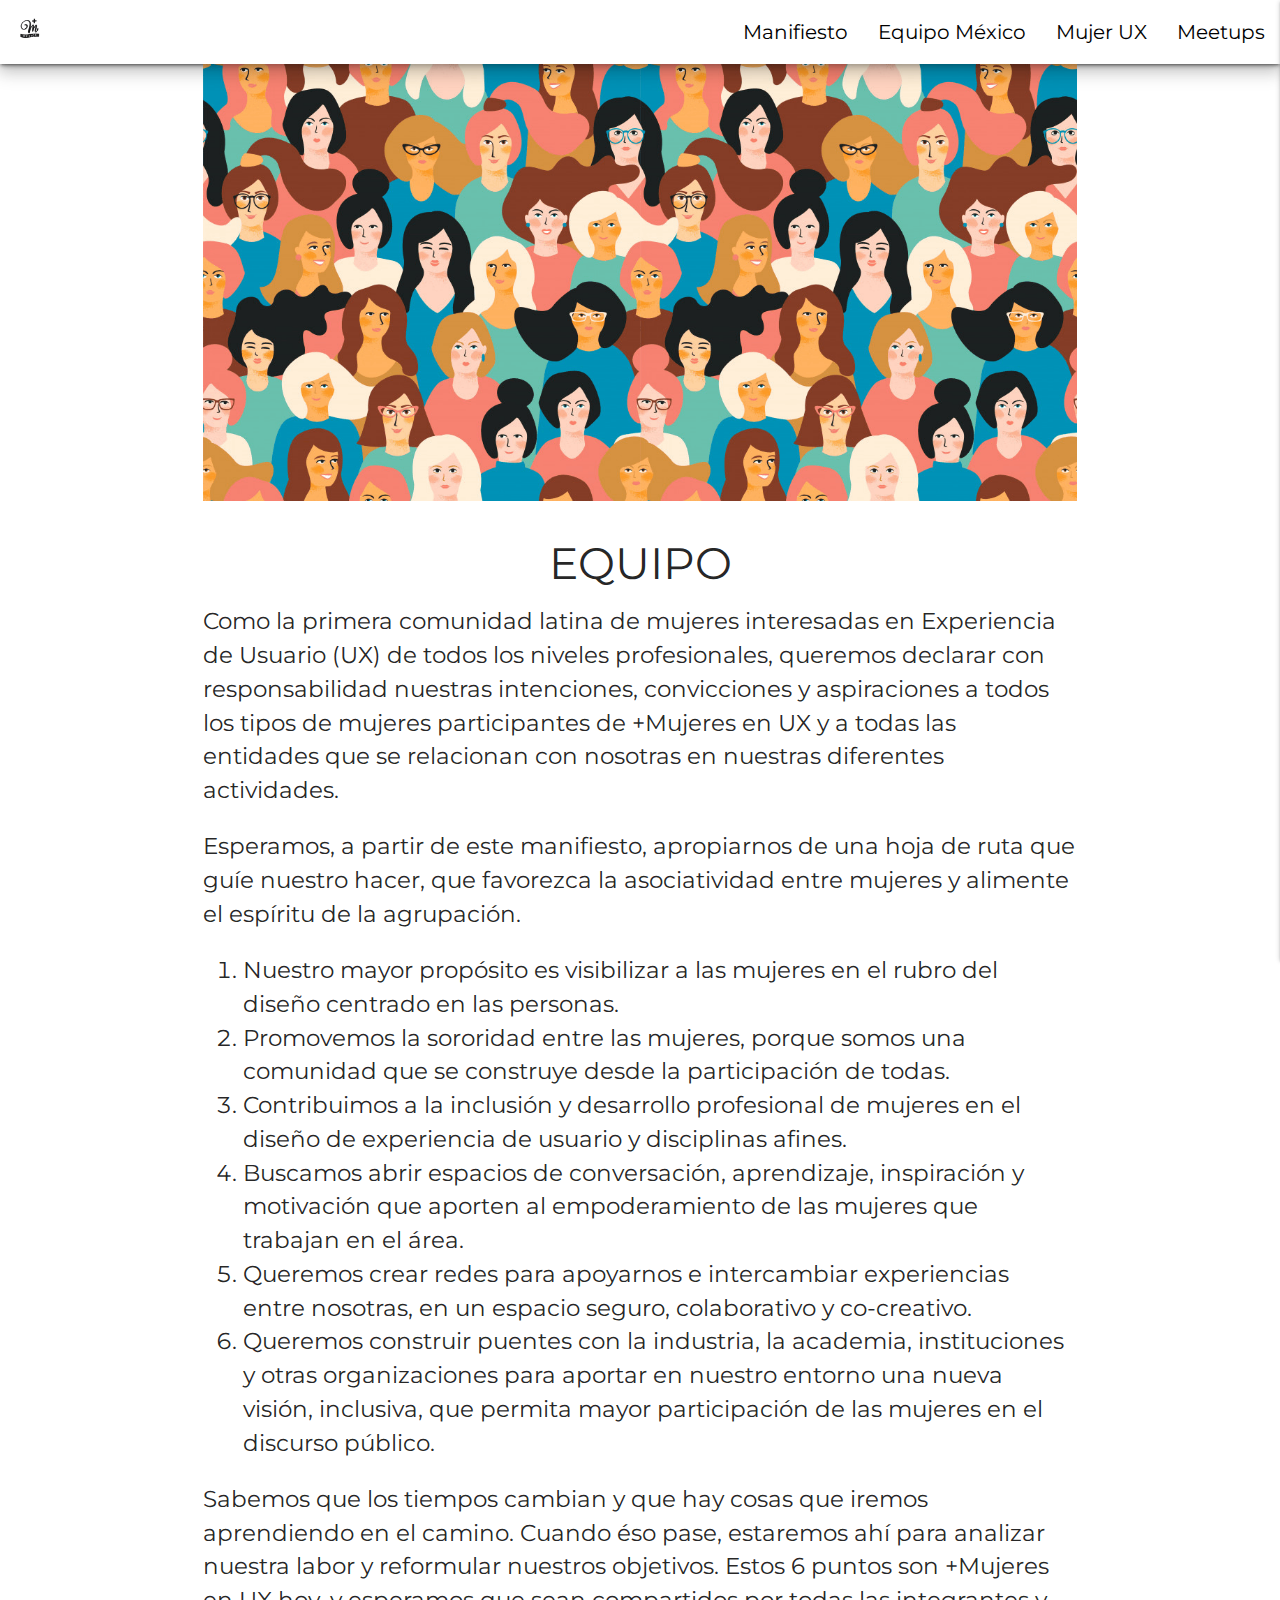
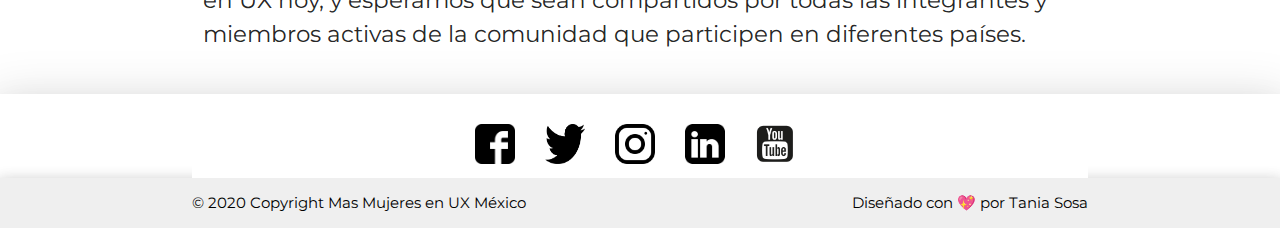
==== equipo.html @ c4bbc79d "Primer commit página oficial mas mujeres en ux mexico" ====
<!DOCTYPE html>
<html lang="es">

<head>
  <meta charset="UTF-8" />
  <meta name="viewport" content="width=device-width, initial-scale=1.0" />
  <title>Mas Mujeres en UX México</title>
  <link href="https://fonts.googleapis.com/icon?family=Material+Icons" rel="stylesheet" />
  <link href="https://fonts.googleapis.com/css2?family=Montserrat&display=swap" rel="stylesheet" />
  <link rel="icon" type="assets/img/+mx1.png" href="assets/img/+mx1.png" />
  <link rel=" stylesheet " href="index.html" />

  <!-- Compiled and minified CSS -->
  <link rel="stylesheet" href="https://cdnjs.cloudflare.com/ajax/libs/materialize/1.0.0/css/materialize.min.css" />
  <link rel="stylesheet" href="css/main.css" />
</head>

<body>
  <header>
    <nav>
      <div class="nav-wrapper white z-depth-3">
        <a title="LogoMasmujeres" href="index.html">
          <img src="assets/img/+mx1.png" width="60" height="60" alt="Logo Masmujeres"></a>
        <a href="#" data-target="mobile-demo" class="sidenav-trigger"><i class="material-icons black-text">menu</i></a>
        <ul class="right hide-on-med-and-down">
          <li><a class="black-text" href="manifiesto.html">Manifiesto</a></li>
          <li><a class="black-text" href="equipo.html">Equipo México</a></li>
          <li><a class="black-text" href="mujer.html">Mujer UX</a></li>
          <li><a class="black-text" href="meetups.html">Meetups</a></li>
        </ul>
      </div>
    </nav>

    <ul class="sidenav" id="mobile-demo">
      <li><a class="black-text" href="manifiesto.html">Manifiesto</a></li>
      <li><a class="black-text" href="equipo.html">Equipo México</a></li>
      <li><a class="black-text" href="mujer.html">Mujer UX</a></li>
      <li><a class="black-text" href="meetups.html">Meetups</a></li>
    </ul>
  </header>
  <main>

    <div class="container">
      <div class="row">
        <div class="col s12 m12 l12">
          <img class="responsive-img" src="assets/img/women.png" />
          <h3 class="center">EQUIPO</h3>
          <span class="center">Como la
            primera comunidad latina de mujeres interesadas en Experiencia de Usuario (UX) de todos los niveles
            profesionales, queremos declarar con responsabilidad nuestras intenciones, convicciones y aspiraciones a
            todos
            los tipos de mujeres participantes de +Mujeres en UX y a todas las entidades que se relacionan con nosotras
            en
            nuestras diferentes actividades.</span>

          <p>Esperamos, a partir de este manifiesto, apropiarnos de una hoja de ruta
            que guíe nuestro hacer, que favorezca la asociatividad entre mujeres y alimente el espíritu de la
            agrupación.</p>

          <ol>
            <li>Nuestro mayor propósito es ​visibilizar a las mujeres en el rubro​ del diseño centrado en las
              personas.</li>
            <li>Promovemos la ​sororidad entre las mujeres​, porque somos una comunidad que se construye desde la
              participación de todas.</li>
            <li>Contribuimos a la inclusión y desarrollo profesional de ​mujeres​ en el diseño de ​experiencia de
              usuario​ y disciplinas afines.</li>
            <li>Buscamos ​abrir espacios de conversación, aprendizaje, inspiración y motivación ​que aporten al
              empoderamiento de las mujeres que trabajan en el área.</li>
            <li>Queremos ​crear redes​ para apoyarnos e intercambiar experiencias entre nosotras, en un espacio
              seguro, colaborativo y co-creativo.</li>
            <li>Queremos ​construir puentes ​con la industria, la academia, instituciones y otras organizaciones para
              aportar en nuestro entorno una nueva visión, inclusiva, que permita mayor participación de las mujeres en
              el
              discurso público.</li>
          </ol>
          <p>
            Sabemos que los tiempos cambian y que hay cosas que iremos aprendiendo en el camino. Cuando éso pase,
            estaremos
            ahí para analizar nuestra labor y reformular nuestros objetivos. Estos 6 puntos son +Mujeres en UX hoy, y
            esperamos que sean compartidos por todas las integrantes y miembros activas de la comunidad que participen
            en
            diferentes países.</p>
        </div>
      </div>

  </main>
  <footer class="page-footer white z-depth-5">
    <div class="container ">
      <nav class="z-depth-0">
        <div class="nav-wrapper white">
          <ul class="justify">
            <li>
              <a href="https://www.facebook.com/groups/645961739139563/" class="social-link facebook"></a>
            </li>
            <li>
              <a href="https://twitter.com/masmujeresux_mx" class="social-link twitter"></a>
            </li>
            <li>
              <a href="https://www.instagram.com/masmujeresux.mx/" class="social-link Instagram"></a>
            </li>
            <li>
              <a href="https://www.linkedin.com/company/mujeres-ux-latam/" class="social-link linkedIn"></a>
            </li>
            <li>
              <a href="https://www.youtube.com/channel/UCmXPW5GYhyGn-jOu3HxDOVg" class="social-link YouTube"></a>
            </li>
          </ul>
        </div>
      </nav>
    </div>
    <div class="footer-copyright black-text z-depth-3">
      <div class="container">
        © 2020 Copyright Mas Mujeres en UX México
        <!--<br />Diseñado con 💖 por
                          <a href="https://taniasosa.com">Tania Sosa</a>-->
        <a class="black-text right" href="https://taniasosa.com">Diseñado con 💖 por Tania Sosa</a>
      </div>
    </div>
  </footer>
  <script data-account="3tE0i3UiGQ" src="https://cdn.userway.org/widget.js"></script>
  <script src="https://cdnjs.cloudflare.com/ajax/libs/materialize/1.0.0/js/materialize.min.js"></script>
  <script>
    document.addEventListener("DOMContentLoaded", function () {
      var elems = document.querySelectorAll(".sidenav");
      var instances = M.Sidenav.init(elems, {
        edge: "right",
      });
    });
  </script>
  <script>
    $(document).ready(function () {
      // TABS
      $("ul.tabs").tabs();
    });
  </script>
</body>

</html>
---- css/main.css ----
body {
  background-color: white;
  font-family: "Montserrat", sans-serif;
}

nav ul a {
  font-size: 1.3rem;
}

.sidenav li > a {
  font-size: 1.3rem;
}
footer ul {
  text-align: center;
  display: table;
  overflow: hidden;
  margin: 0 auto;
}

main {
  font-size: 1.5rem;
}

.social-link {
  width: 50px;
  height: 50px;
  margin: 10px 10px;
  margin-left: 10;
  background-size: 40px 40px;
  background-repeat: no-repeat;
}

.social-link.facebook {
  background-image: url("/assets/icons/facebook.png");
}

.social-link.twitter {
  background-image: url("/assets/icons/twitter.png");
}

.social-link.Instagram {
  background-image: url("/assets/icons/instagram.png");
}

.social-link.linkedIn {
  background-image: url("/assets/icons/linkedin.png");
}

.social-link.YouTube {
  background-image: url("/assets/icons/youtube2.png");
}
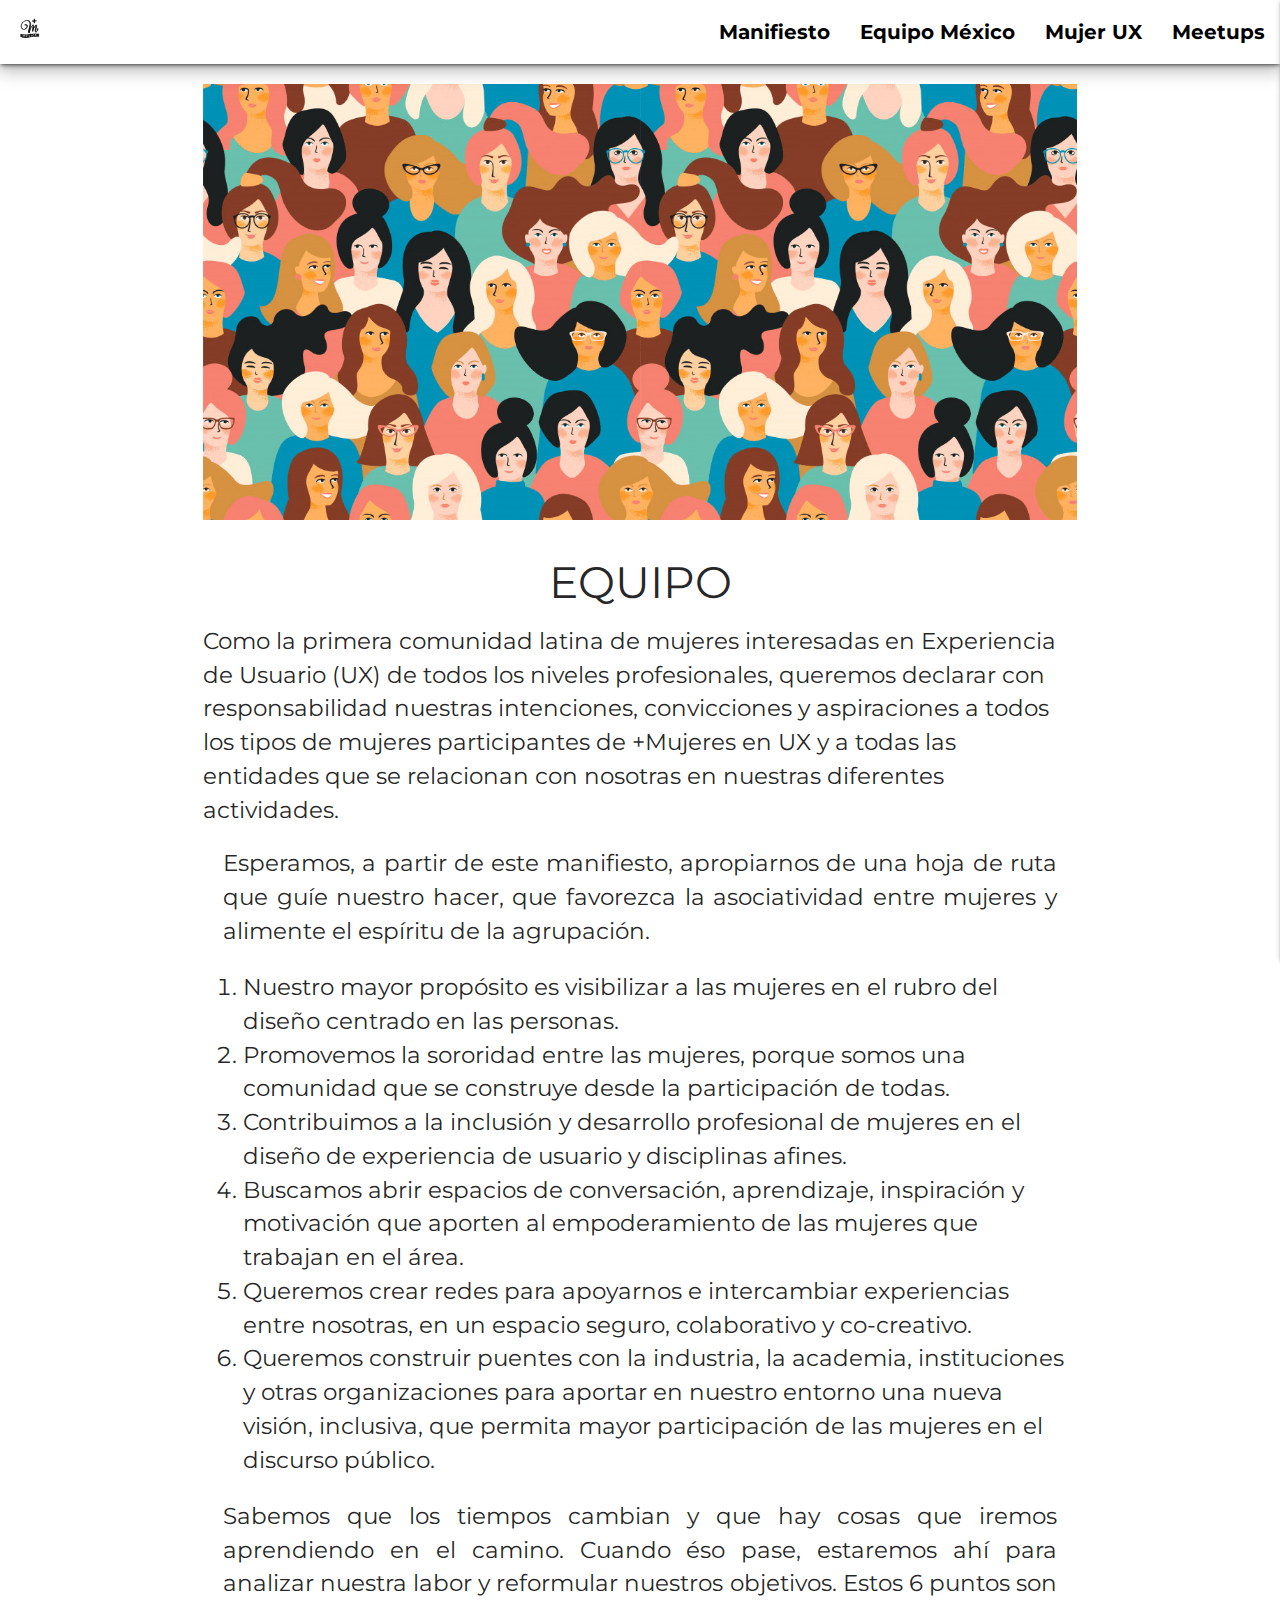
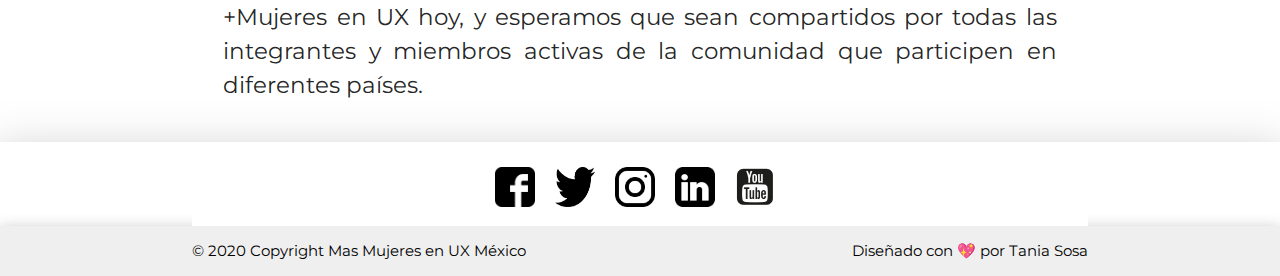
==== commit 230360e1: "burgermenu rightp justify" ====
--- a/equipo.html
+++ b/equipo.html
@@ -21,7 +21,7 @@
       <div class="nav-wrapper white z-depth-3">
         <a title="LogoMasmujeres" href="index.html">
           <img src="assets/img/+mx1.png" width="60" height="60" alt="Logo Masmujeres"></a>
-        <a href="#" data-target="mobile-demo" class="sidenav-trigger"><i class="material-icons black-text">menu</i></a>
+        <a href="#" data-target="mobile-demo" class="right sidenav-trigger"><i class="material-icons black-text">menu</i></a>
         <ul class="right hide-on-med-and-down">
           <li><a class="black-text" href="manifiesto.html">Manifiesto</a></li>
           <li><a class="black-text" href="equipo.html">Equipo México</a></li>
--- a/css/main.css
+++ b/css/main.css
@@ -5,26 +5,69 @@
 
 nav ul a {
   font-size: 1.3rem;
+  font-weight: bold;
 }
 
 .sidenav li > a {
   font-size: 1.3rem;
 }
 footer ul {
-  text-align: center;
   display: table;
-  overflow: hidden;
   margin: 0 auto;
 }
 
 main {
+  margin-top: 1.3rem;
   font-size: 1.5rem;
+}
+
+.card {
+  width: 100%;
+  border-radius: 0.5em;
+  padding: 9px;
+}
+
+p {
+  margin: 20px;
+  text-align: justify;
+}
+
+#Iframe-Liason-Sheet {
+  max-width: 950px;
+  max-height: 850px;
+  overflow: hidden;
+}
+/* inner wrapper: make responsive */
+.responsive-wrapper {
+  position: relative;
+  height: 0; /* gets height from padding-bottom setting */
+  -webkit-overflow-scrolling: touch;
+  overflow: auto;
+}
+.responsive-wrapper iframe {
+  position: absolute;
+  top: 0;
+  left: 0;
+  width: 100%;
+  height: 100%;
+  margin: 0;
+  padding: 0;
+  border: none;
+}
+/* padding-bottom = h/w as a % */
+.responsive-wrapper-wxh-550x2000 {
+  padding-bottom: 363.6364%;
+}
+
+.center-block-horiz {
+  margin-left: auto !important;
+  margin-right: auto !important;
 }
 
 .social-link {
   width: 50px;
   height: 50px;
-  margin: 10px 10px;
+  margin: 5px 5px;
   margin-left: 10;
   background-size: 40px 40px;
   background-repeat: no-repeat;
@@ -49,3 +92,7 @@
 .social-link.YouTube {
   background-image: url("/assets/icons/youtube2.png");
 }
+
+.social-link.YouTube1 {
+  background-image: url("/assets/icons/youtube1.png");
+}
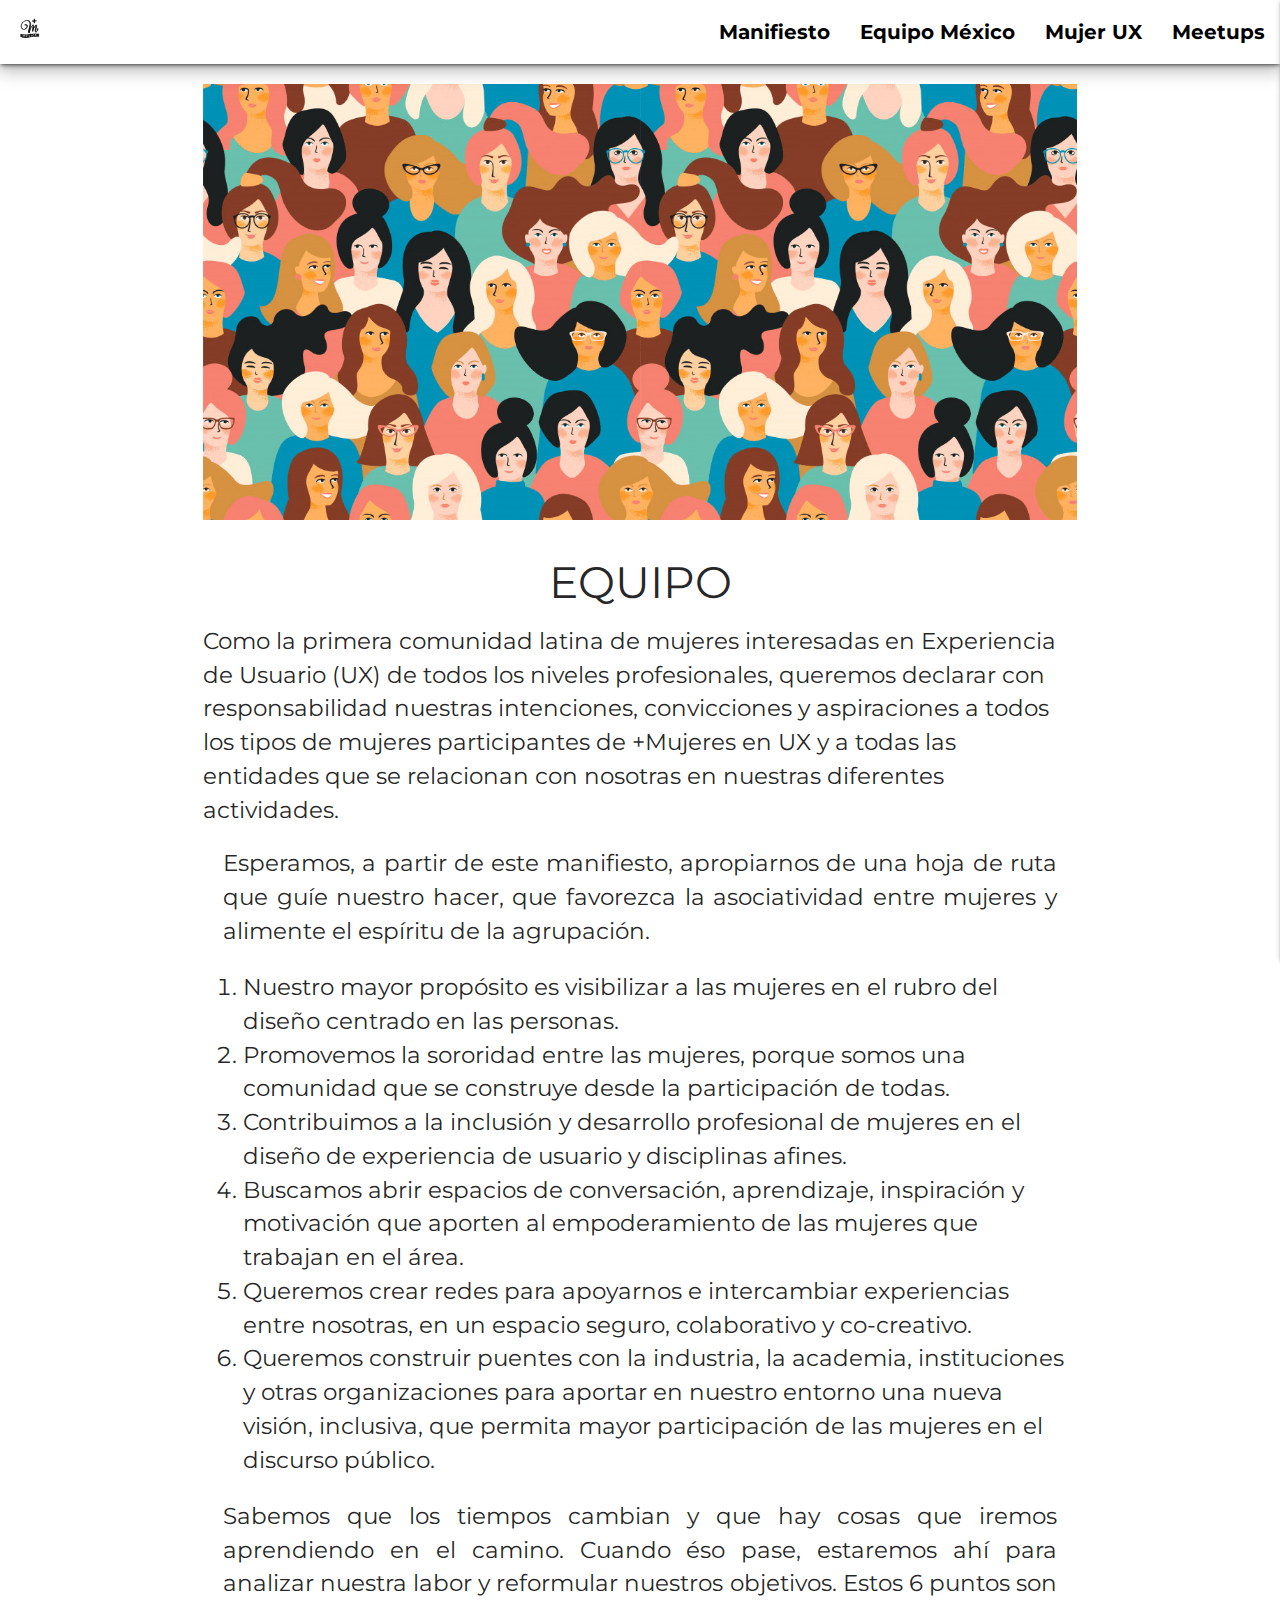
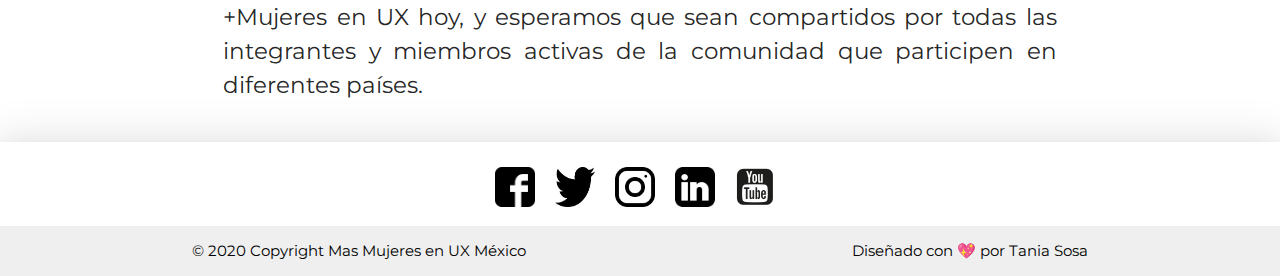
==== commit 7fe636e7: "footer RRSS listo" ====
--- a/equipo.html
+++ b/equipo.html
@@ -96,19 +96,19 @@
               <a href="https://twitter.com/masmujeresux_mx" class="social-link twitter"></a>
             </li>
             <li>
-              <a href="https://www.instagram.com/masmujeresux.mx/" class="social-link Instagram"></a>
+              <a href="https://www.instagram.com/masmujeresux.mx/" class="social-link instagram"></a>
             </li>
             <li>
-              <a href="https://www.linkedin.com/company/mujeres-ux-latam/" class="social-link linkedIn"></a>
+              <a href="https://www.linkedin.com/company/mujeres-ux-latam/" class="social-link linkedin"></a>
             </li>
             <li>
-              <a href="https://www.youtube.com/channel/UCmXPW5GYhyGn-jOu3HxDOVg" class="social-link YouTube"></a>
+              <a href="https://www.youtube.com/channel/UCmXPW5GYhyGn-jOu3HxDOVg" class="social-link youtube"></a>
             </li>
           </ul>
         </div>
       </nav>
     </div>
-    <div class="footer-copyright black-text z-depth-3">
+    <div class="footer-copyright black-text">
       <div class="container">
         © 2020 Copyright Mas Mujeres en UX México
         <!--<br />Diseñado con 💖 por
@@ -127,12 +127,6 @@
       });
     });
   </script>
-  <script>
-    $(document).ready(function () {
-      // TABS
-      $("ul.tabs").tabs();
-    });
-  </script>
 </body>
 
 </html>--- a/css/main.css
+++ b/css/main.css
@@ -1,5 +1,4 @@
 body {
-  background-color: white;
   font-family: "Montserrat", sans-serif;
 }
 
@@ -14,6 +13,15 @@
 footer ul {
   display: table;
   margin: 0 auto;
+}
+
+.footer {
+  color: white;
+  background-color: #007fa3;
+  display: flex;
+  align: center;
+  justify-content: space-between;
+  flex-wrap: wrap;
 }
 
 main {
@@ -74,25 +82,25 @@
 }
 
 .social-link.facebook {
-  background-image: url("/assets/icons/facebook.png");
+  background-image: url("../assets/icons/facebook.png");
 }
 
 .social-link.twitter {
-  background-image: url("/assets/icons/twitter.png");
+  background-image: url("../assets/icons/twitter.png");
 }
 
-.social-link.Instagram {
-  background-image: url("/assets/icons/instagram.png");
+.social-link.instagram {
+  background-image: url("../assets/icons/instagram.png");
 }
 
-.social-link.linkedIn {
-  background-image: url("/assets/icons/linkedin.png");
+.social-link.linkedin {
+  background-image: url("../assets/icons/linkedin.png");
 }
 
-.social-link.YouTube {
-  background-image: url("/assets/icons/youtube2.png");
+.social-link.youtube {
+  background-image: url("../assets/icons/youtube2.png");
 }
 
 .social-link.YouTube1 {
-  background-image: url("/assets/icons/youtube1.png");
+  background-image: url("../assets/icons/youtube1.png");
 }
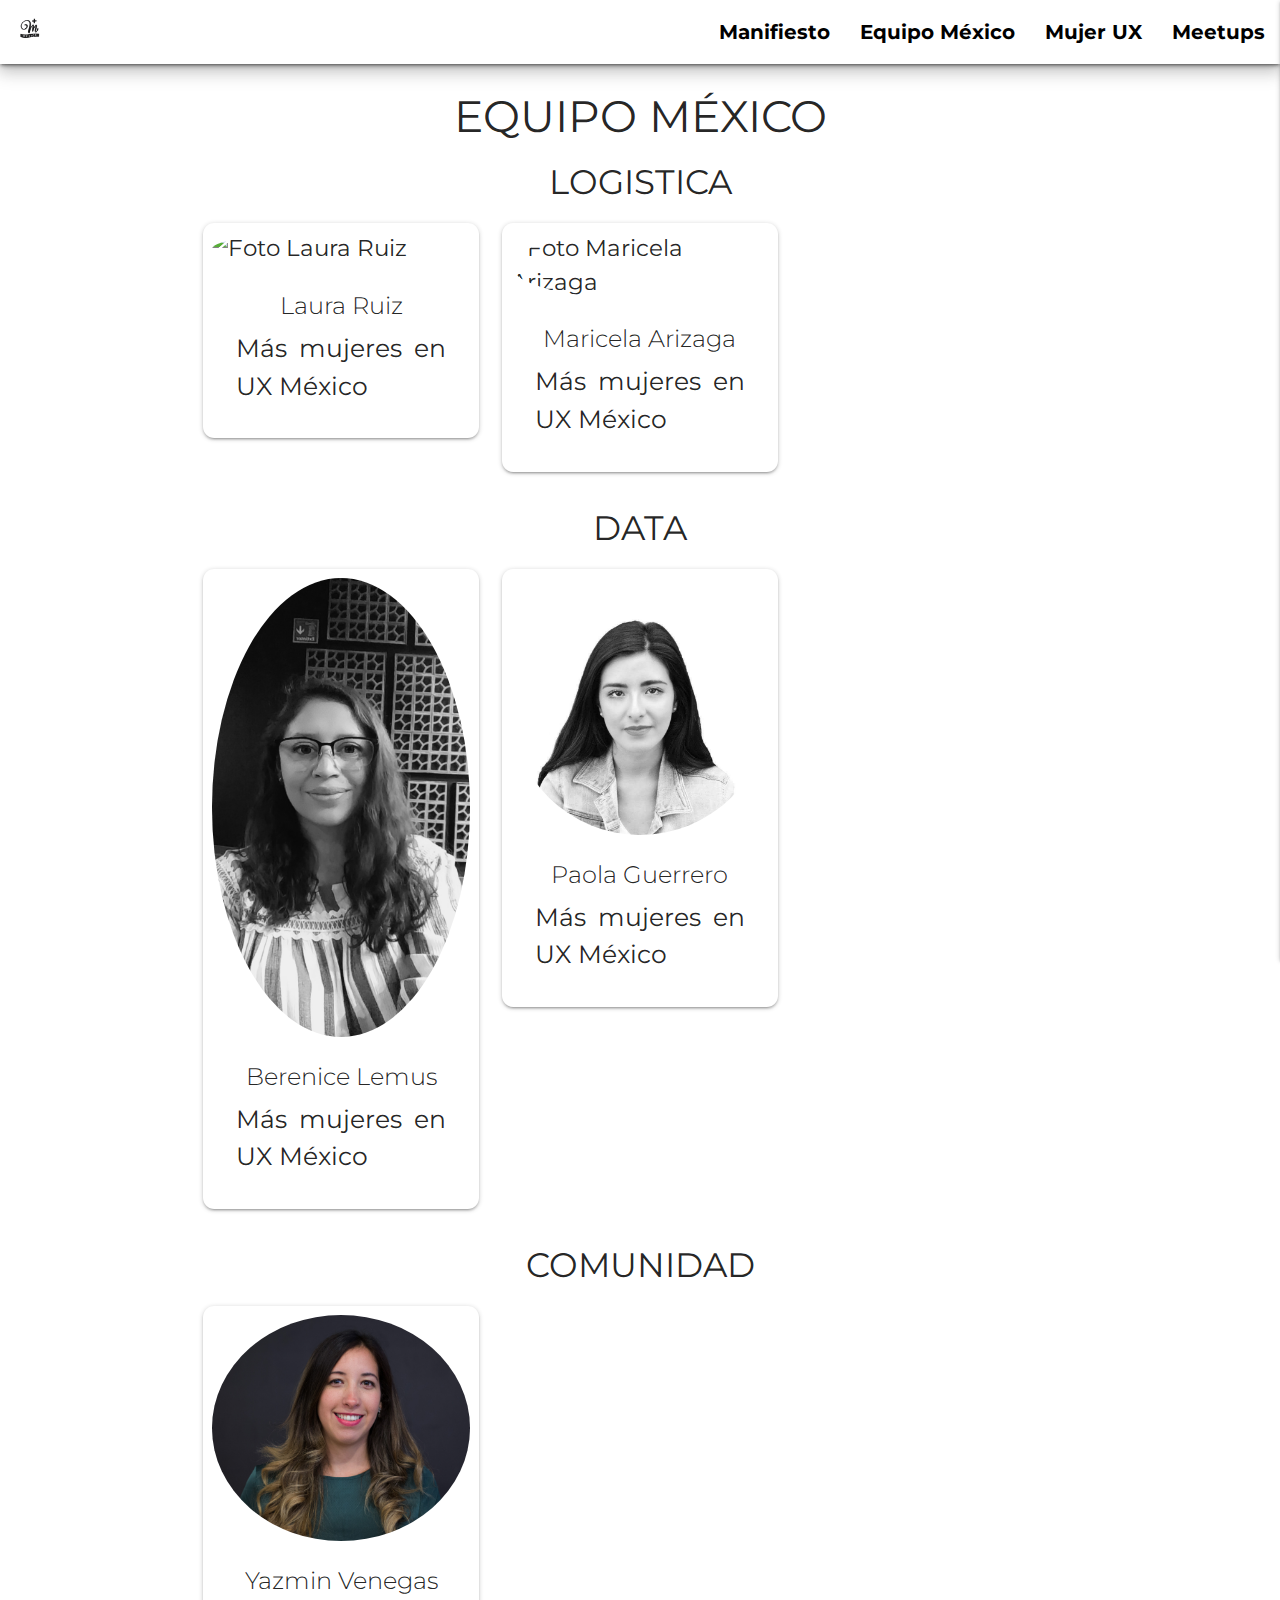
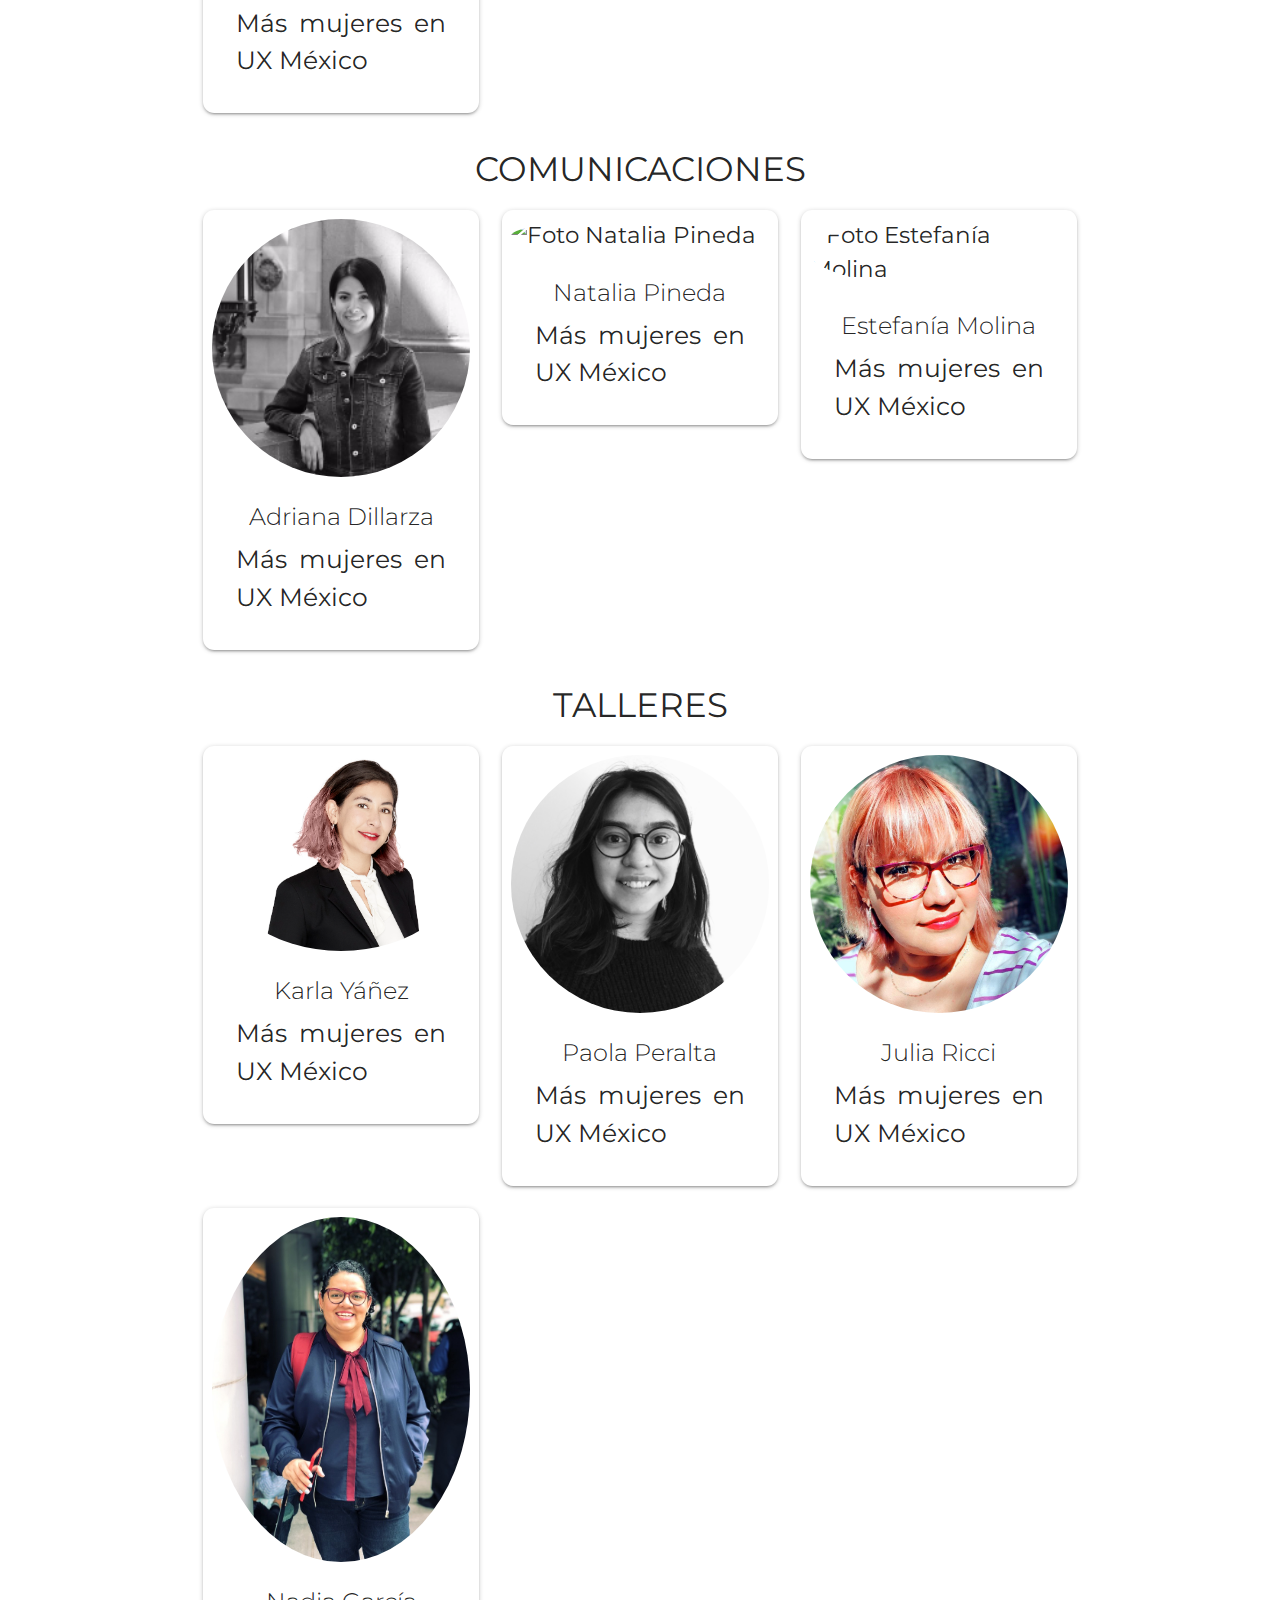
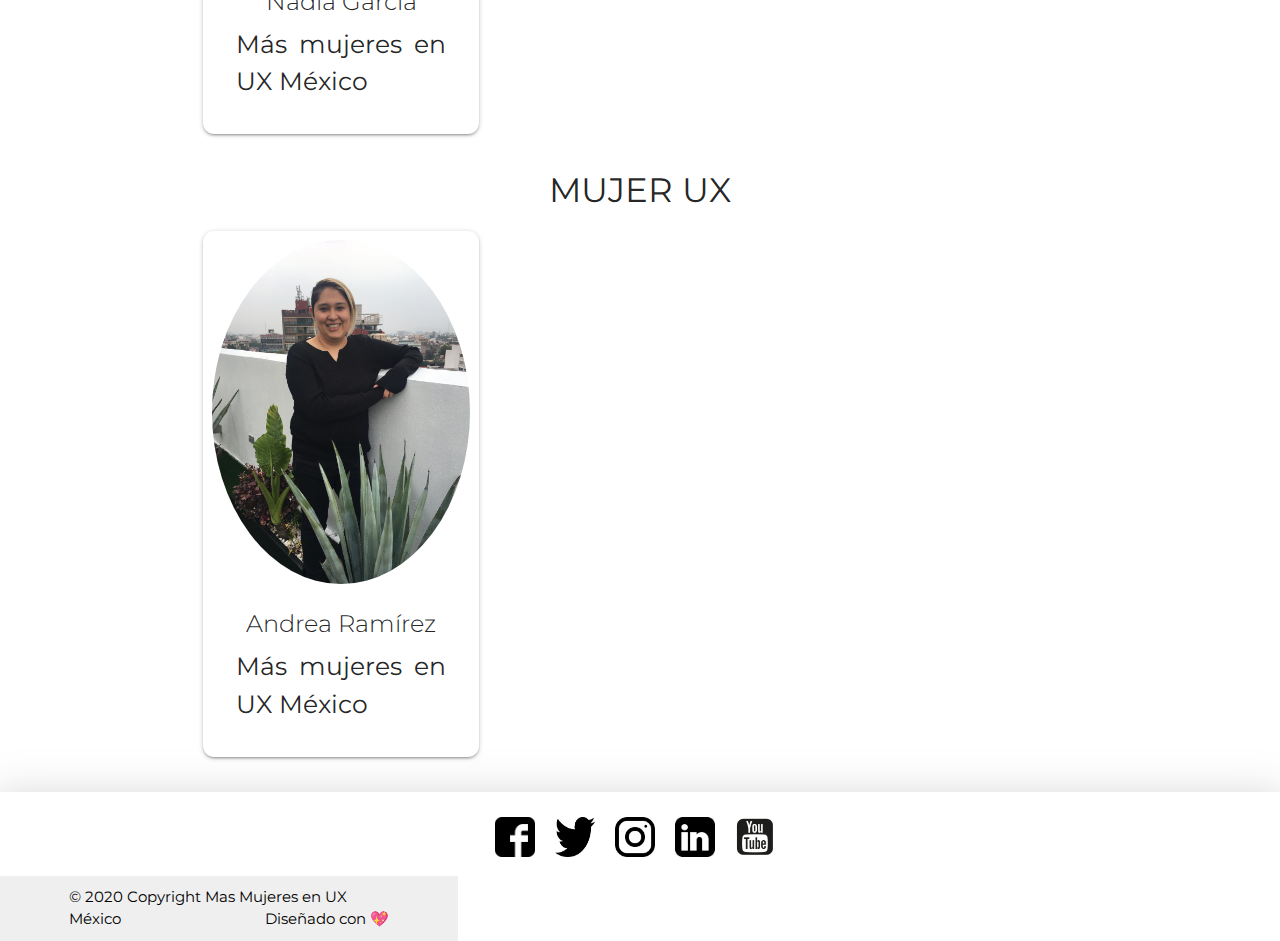
==== commit cedde3d6: "Index y equipo casi listo" ====
--- a/equipo.html
+++ b/equipo.html
@@ -1,132 +1,436 @@
 <!DOCTYPE html>
 <html lang="es">
-
-<head>
-  <meta charset="UTF-8" />
-  <meta name="viewport" content="width=device-width, initial-scale=1.0" />
-  <title>Mas Mujeres en UX México</title>
-  <link href="https://fonts.googleapis.com/icon?family=Material+Icons" rel="stylesheet" />
-  <link href="https://fonts.googleapis.com/css2?family=Montserrat&display=swap" rel="stylesheet" />
-  <link rel="icon" type="assets/img/+mx1.png" href="assets/img/+mx1.png" />
-  <link rel=" stylesheet " href="index.html" />
-
-  <!-- Compiled and minified CSS -->
-  <link rel="stylesheet" href="https://cdnjs.cloudflare.com/ajax/libs/materialize/1.0.0/css/materialize.min.css" />
-  <link rel="stylesheet" href="css/main.css" />
-</head>
-
-<body>
-  <header>
-    <nav>
-      <div class="nav-wrapper white z-depth-3">
-        <a title="LogoMasmujeres" href="index.html">
-          <img src="assets/img/+mx1.png" width="60" height="60" alt="Logo Masmujeres"></a>
-        <a href="#" data-target="mobile-demo" class="right sidenav-trigger"><i class="material-icons black-text">menu</i></a>
-        <ul class="right hide-on-med-and-down">
-          <li><a class="black-text" href="manifiesto.html">Manifiesto</a></li>
-          <li><a class="black-text" href="equipo.html">Equipo México</a></li>
-          <li><a class="black-text" href="mujer.html">Mujer UX</a></li>
-          <li><a class="black-text" href="meetups.html">Meetups</a></li>
-        </ul>
-      </div>
-    </nav>
-
-    <ul class="sidenav" id="mobile-demo">
-      <li><a class="black-text" href="manifiesto.html">Manifiesto</a></li>
-      <li><a class="black-text" href="equipo.html">Equipo México</a></li>
-      <li><a class="black-text" href="mujer.html">Mujer UX</a></li>
-      <li><a class="black-text" href="meetups.html">Meetups</a></li>
-    </ul>
-  </header>
-  <main>
-
-    <div class="container">
-      <div class="row">
-        <div class="col s12 m12 l12">
-          <img class="responsive-img" src="assets/img/women.png" />
-          <h3 class="center">EQUIPO</h3>
-          <span class="center">Como la
-            primera comunidad latina de mujeres interesadas en Experiencia de Usuario (UX) de todos los niveles
-            profesionales, queremos declarar con responsabilidad nuestras intenciones, convicciones y aspiraciones a
-            todos
-            los tipos de mujeres participantes de +Mujeres en UX y a todas las entidades que se relacionan con nosotras
-            en
-            nuestras diferentes actividades.</span>
-
-          <p>Esperamos, a partir de este manifiesto, apropiarnos de una hoja de ruta
-            que guíe nuestro hacer, que favorezca la asociatividad entre mujeres y alimente el espíritu de la
-            agrupación.</p>
-
-          <ol>
-            <li>Nuestro mayor propósito es ​visibilizar a las mujeres en el rubro​ del diseño centrado en las
-              personas.</li>
-            <li>Promovemos la ​sororidad entre las mujeres​, porque somos una comunidad que se construye desde la
-              participación de todas.</li>
-            <li>Contribuimos a la inclusión y desarrollo profesional de ​mujeres​ en el diseño de ​experiencia de
-              usuario​ y disciplinas afines.</li>
-            <li>Buscamos ​abrir espacios de conversación, aprendizaje, inspiración y motivación ​que aporten al
-              empoderamiento de las mujeres que trabajan en el área.</li>
-            <li>Queremos ​crear redes​ para apoyarnos e intercambiar experiencias entre nosotras, en un espacio
-              seguro, colaborativo y co-creativo.</li>
-            <li>Queremos ​construir puentes ​con la industria, la academia, instituciones y otras organizaciones para
-              aportar en nuestro entorno una nueva visión, inclusiva, que permita mayor participación de las mujeres en
-              el
-              discurso público.</li>
-          </ol>
-          <p>
-            Sabemos que los tiempos cambian y que hay cosas que iremos aprendiendo en el camino. Cuando éso pase,
-            estaremos
-            ahí para analizar nuestra labor y reformular nuestros objetivos. Estos 6 puntos son +Mujeres en UX hoy, y
-            esperamos que sean compartidos por todas las integrantes y miembros activas de la comunidad que participen
-            en
-            diferentes países.</p>
-        </div>
-      </div>
-
-  </main>
-  <footer class="page-footer white z-depth-5">
-    <div class="container ">
-      <nav class="z-depth-0">
-        <div class="nav-wrapper white">
-          <ul class="justify">
-            <li>
-              <a href="https://www.facebook.com/groups/645961739139563/" class="social-link facebook"></a>
-            </li>
-            <li>
-              <a href="https://twitter.com/masmujeresux_mx" class="social-link twitter"></a>
-            </li>
-            <li>
-              <a href="https://www.instagram.com/masmujeresux.mx/" class="social-link instagram"></a>
-            </li>
-            <li>
-              <a href="https://www.linkedin.com/company/mujeres-ux-latam/" class="social-link linkedin"></a>
-            </li>
-            <li>
-              <a href="https://www.youtube.com/channel/UCmXPW5GYhyGn-jOu3HxDOVg" class="social-link youtube"></a>
-            </li>
+  <head>
+    <meta charset="UTF-8" />
+    <meta name="viewport" content="width=device-width, initial-scale=1.0" />
+    <title>Mas Mujeres en UX México</title>
+    <link
+      href="https://fonts.googleapis.com/icon?family=Material+Icons"
+      rel="stylesheet"
+    />
+    <link
+      href="https://fonts.googleapis.com/css2?family=Montserrat&display=swap"
+      rel="stylesheet"
+    />
+    <link rel="icon" type="assets/img/+mx1.png" href="assets/img/+mx1.png" />
+    <link rel=" stylesheet " href="index.html" />
+
+    <!-- Compiled and minified CSS -->
+    <link
+      rel="stylesheet"
+      href="https://cdnjs.cloudflare.com/ajax/libs/materialize/1.0.0/css/materialize.min.css"
+    />
+    <link rel="stylesheet" href="css/main.css" />
+  </head>
+
+  <body>
+    <header>
+      <nav>
+        <div class="nav-wrapper white z-depth-3">
+          <a title="LogoMasmujeres" href="index.html">
+            <img
+              src="assets/img/+mx1.png"
+              width="60"
+              height="60"
+              alt="Logo Masmujeres"
+          /></a>
+
+          <a href="#" data-target="mobile-demo" class="right sidenav-trigger"
+            ><i class="material-icons black-text">menu</i></a
+          >
+          <ul class="right hide-on-med-and-down">
+            <li><a class="black-text" href="manifiesto.html">Manifiesto</a></li>
+            <li><a class="black-text" href="equipo.html">Equipo México</a></li>
+            <li><a class="black-text" href="mujer.html">Mujer UX</a></li>
+            <li><a class="black-text" href="meetups.html">Meetups</a></li>
           </ul>
         </div>
       </nav>
-    </div>
-    <div class="footer-copyright black-text">
-      <div class="container">
-        © 2020 Copyright Mas Mujeres en UX México
-        <!--<br />Diseñado con 💖 por
+
+      <ul class="sidenav" id="mobile-demo">
+        <li><a class="black-text" href="manifiesto.html">Manifiesto</a></li>
+        <li><a class="black-text" href="equipo.html">Equipo México</a></li>
+        <li><a class="black-text" href="mujer.html">Mujer UX</a></li>
+        <li><a class="black-text" href="meetups.html">Meetups</a></li>
+      </ul>
+    </header>
+    <main>
+      <h3 class="tittles center-align">EQUIPO MÉXICO</h3>
+
+      <div class="container">
+        <h4 class="tittles center-align">LOGISTICA</h4>
+
+        <div class="row">
+          <div class="col l4">
+            <div class="card">
+              <div class="card-image">
+                <img src="assets/img/Laura Ruíz_Logística.jpg" alt="Foto Laura Ruiz" />
+              </div>
+              <div class="center card-content">
+                <span class="card-title">Laura Ruiz</span>
+                <p class="flow-text">Más mujeres en UX México</p>
+              </div>
+            </div>
+          </div>
+
+          <div class="col l4">
+            <div class="card">
+              <div class="card-image">
+                <img
+                  src="assets/img/Maricela Arizaga_Logística.jpg"
+                  alt="Foto Maricela Arizaga"
+                  class="circle"
+                />
+              </div>
+              <div class="center card-content">
+                <span class="card-title">Maricela Arizaga</span>
+                <p class="flow-text">Más mujeres en UX México</p>
+              </div>
+            </div>
+          </div>
+
+          <!--<div class="col l4">
+            <div class="card">
+              <div class="card-image">
+                <img
+                  src="assets/img/hero3.png"
+                  alt="Foto Adriana Dillarza"
+                  class="circle"
+                />
+              </div>
+              <div class="center card-content">
+                <span class="card-title">alguien</span>
+                <p class="flow-text">Más mujeres en UX México</p>
+              </div>
+            </div>
+          </div>-->
+        </div>
+      </div>
+
+      <div class="container">
+        <h4 class="tittles center-align">DATA</h4>
+
+        <div class="row">
+          <div class="col l4">
+            <div class="card">
+              <div class="card-image">
+                <img src="assets/img/Berenice Lemus_Data.png" alt="Foto Berenice Lemus" />
+              </div>
+              <div class="center card-content">
+                <span class="card-title">Berenice Lemus</span>
+                <p class="flow-text">Más mujeres en UX México</p>
+              </div>
+            </div>
+          </div>
+
+          <div class="col l4">
+            <div class="card">
+              <div class="card-image">
+                <img
+                  src="assets/img/Paola Gerrero_Data.jpeg"
+                  alt="Foto Paola Guerrero"
+                  class="circle"
+                />
+              </div>
+              <div class="center card-content">
+                <span class="card-title">Paola Guerrero</span>
+                <p class="flow-text">Más mujeres en UX México</p>
+              </div>
+            </div>
+          </div>
+
+          <!--<div class="col l4">
+            <div class="card">
+              <div class="card-image">
+                <img
+                  src="assets/img/hero3.png"
+                  alt="Foto Adriana Dillarza"
+                  class="circle"
+                />
+              </div>
+              <div class="center card-content">
+                <span class="card-title">Adriana Dillarza</span>
+                <p class="flow-text">Fundadora Más mujeres en UX México</p>
+              </div>
+            </div>
+          </div>-->
+        </div>
+      </div>
+
+      <div class="container">
+        <h4 class="tittles center-align">COMUNIDAD</h4>
+
+        <div class="row">
+          <div class="col l4">
+            <div class="card">
+              <div class="card-image">
+                <img src="assets/img/Yazmin Venegas.jpg" alt="Foto Yazmin Venegas" />
+              </div>
+              <div class="center card-content">
+                <span class="card-title">Yazmin Venegas</span>
+                <p class="flow-text">Más mujeres en UX México</p>
+              </div>
+            </div>
+          </div>
+
+          <!--<div class="col l4">
+            <div class="card">
+              <div class="card-image">
+                <img
+                  src="assets/img/hero2.jpg"
+                  alt="Foto Karina Mosqueda"
+                  class="circle"
+                />
+              </div>
+              <div class="center card-content">
+                <span class="card-title">alguien</span>
+                <p class="flow-text">Más mujeres en UX México</p>
+              </div>
+            </div>
+          </div>
+
+          <div class="col l4">
+            <div class="card">
+              <div class="card-image">
+                <img
+                  src="assets/img/hero3.png"
+                  alt="Foto Adriana Dillarza"
+                  class="circle"
+                />
+              </div>
+              <div class="center card-content">
+                <span class="card-title">alguien</span>
+                <p class="flow-text">Más mujeres en UX México</p>
+              </div>
+            </div>
+          </div>-->
+        </div>
+      </div>
+
+      <div class="container">
+        <h4 class="tittles center-align">COMUNICACIONES</h4>
+
+        <div class="row">
+          <div class="col l4">
+            <div class="card">
+              <div class="card-image">
+                <img src="assets/img/hero3.png" alt="Foto Adriana Dillarza" />
+              </div>
+              <div class="center card-content">
+                <span class="card-title">Adriana Dillarza</span>
+                <p class="flow-text">Más mujeres en UX México</p>
+              </div>
+            </div>
+          </div>
+
+          <div class="col l4">
+            <div class="card">
+              <div class="card-image">
+                <img
+                  src="assets/img/Natalia Juárez_Comunicaciones.JPG"
+                  alt="Foto Natalia Pineda"
+                  class="circle"
+                />
+              </div>
+              <div class="center card-content">
+                <span class="card-title">Natalia Pineda</span>
+                <p class="flow-text">Más mujeres en UX México</p>
+              </div>
+            </div>
+          </div>
+
+          <div class="col l4">
+            <div class="card">
+              <div class="card-image">
+                <img
+                  src="assets/img/"
+                  alt="Foto Estefanía Molina"
+                  class="circle"
+                />
+              </div>
+              <div class="center card-content">
+                <span class="card-title">Estefanía Molina</span>
+                <p class="flow-text">Más mujeres en UX México</p>
+              </div>
+            </div>
+          </div>
+        </div>
+      </div>
+
+      <div class="container">
+        <h4 class="tittles center-align">TALLERES</h4>
+
+        <div class="row">
+          <div class="col l4">
+            <div class="card">
+              <div class="card-image">
+                <img src="assets/img/Karla Yáñez.jpg" alt="Foto Karla Yáñez" />
+              </div>
+              <div class="center card-content">
+                <span class="card-title">Karla Yáñez</span>
+                <p class="flow-text">Más mujeres en UX México</p>
+              </div>
+            </div>
+          </div>
+
+          <div class="col l4">
+            <div class="card">
+              <div class="card-image">
+                <img
+                  src="assets/img/Paola Peralta_Talleres.JPG"
+                  alt="Foto Paola Peralta"
+                  class="circle"
+                />
+              </div>
+              <div class="center card-content">
+                <span class="card-title">Paola Peralta</span>
+                <p class="flow-text">Más mujeres en UX México</p>
+              </div>
+            </div>
+          </div>
+
+            <div class="col l4">
+              <div class="card">
+                <div class="card-image">
+                  <img src="assets/img/julia (1).jpeg" alt="Foto Julia Ricci" class="circle" />
+                </div>
+                <div class="center card-content">
+                  <span class="card-title">Julia Ricci</span>
+                  <p class="flow-text">Más mujeres en UX México</p>
+                </div>
+              </div>
+            </div>
+
+          <div class="col l4">
+            <div class="card">
+              <div class="card-image">
+                <img
+                  src="assets/img/nadia.jpeg"
+                  alt="Foto Nadia García"
+                  class="circle"
+                />
+              </div>
+              <div class="center card-content">
+                <span class="card-title">Nadia García</span>
+                <p class="flow-text">Más mujeres en UX México</p>
+              </div>
+            </div>
+          </div>
+        </div>
+      </div>
+
+      <div class="container">
+        <h4 class="tittles center-align">MUJER UX</h4>
+
+        <div class="row">
+          <div class="col l4">
+            <div class="card">
+              <div class="card-image">
+                <img src="assets/img/Andrea Stephanea.JPG" alt="Foto Andrea Ramírez" />
+              </div>
+              <div class="center card-content">
+                <span class="card-title">Andrea Ramírez</span>
+                <p class="flow-text">Más mujeres en UX México</p>
+              </div>
+            </div>
+          </div>
+
+          <!--<div class="col l4">
+            <div class="card">
+              <div class="card-image">
+                <img
+                  src="assets/img/hero2.jpg"
+                  alt="Foto Karina Mosqueda"
+                  class="circle"
+                />
+              </div>
+              <div class="center card-content">
+                <span class="card-title">Karina Mosqueda</span>
+                <p class="flow-text">Fundadora Más mujeres en UX México</p>
+              </div>
+            </div>
+          </div>
+
+          <div class="col l4">
+            <div class="card">
+              <div class="card-image">
+                <img
+                  src="assets/img/hero3.png"
+                  alt="Foto Adriana Dillarza"
+                  class="circle"
+                />
+              </div>
+              <div class="center card-content">
+                <span class="card-title">Adriana Dillarza</span>
+                <p class="flow-text">Fundadora Más mujeres en UX México</p>
+              </div>
+            </div>
+          </div>
+        </div>
+      </div>-->
+    </main>
+    <footer class="page-footer white z-depth-5">
+      <div class="container">
+        <nav class="z-depth-0">
+          <div class="nav-wrapper white">
+            <ul class="justify">
+              <li>
+                <a
+                  href="https://www.facebook.com/groups/645961739139563/"
+                  class="social-link facebook"
+                ></a>
+              </li>
+              <li>
+                <a
+                  href="https://twitter.com/masmujeresux_mx"
+                  class="social-link twitter"
+                ></a>
+              </li>
+              <li>
+                <a
+                  href="https://www.instagram.com/masmujeresux.mx/"
+                  class="social-link instagram"
+                ></a>
+              </li>
+              <li>
+                <a
+                  href="https://www.linkedin.com/company/mujeres-ux-latam/"
+                  class="social-link linkedin"
+                ></a>
+              </li>
+              <li>
+                <a
+                  href="https://www.youtube.com/channel/UCmXPW5GYhyGn-jOu3HxDOVg"
+                  class="social-link youtube"
+                ></a>
+              </li>
+            </ul>
+          </div>
+        </nav>
+      </div>
+      <div class="footer-copyright black-text">
+        <div class="container">
+          © 2020 Copyright Mas Mujeres en UX México
+          <!--<br />Diseñado con 💖 por
                           <a href="https://taniasosa.com">Tania Sosa</a>-->
-        <a class="black-text right" href="https://taniasosa.com">Diseñado con 💖 por Tania Sosa</a>
-      </div>
-    </div>
-  </footer>
-  <script data-account="3tE0i3UiGQ" src="https://cdn.userway.org/widget.js"></script>
-  <script src="https://cdnjs.cloudflare.com/ajax/libs/materialize/1.0.0/js/materialize.min.js"></script>
-  <script>
-    document.addEventListener("DOMContentLoaded", function () {
-      var elems = document.querySelectorAll(".sidenav");
-      var instances = M.Sidenav.init(elems, {
-        edge: "right",
+          <a class="black-text right" href="https://taniasosa.com"
+            >Diseñado con 💖</a
+          >
+        </div>
+      </div>
+    </footer>
+    <script
+      data-account="3tE0i3UiGQ"
+      src="https://cdn.userway.org/widget.js"
+    ></script>
+    <script src="https://cdnjs.cloudflare.com/ajax/libs/materialize/1.0.0/js/materialize.min.js"></script>
+    <script>
+      document.addEventListener("DOMContentLoaded", function () {
+        var elems = document.querySelectorAll(".sidenav");
+        var instances = M.Sidenav.init(elems, {
+          edge: "right",
+        });
       });
-    });
-  </script>
-</body>
-
-</html>+    </script>
+  </body>
+</html>
--- a/css/main.css
+++ b/css/main.css
@@ -10,16 +10,16 @@
 .sidenav li > a {
   font-size: 1.3rem;
 }
+
 footer ul {
   display: table;
   margin: 0 auto;
 }
 
-.footer {
+.page-footer {
   color: white;
   background-color: #007fa3;
   display: flex;
-  align: center;
   justify-content: space-between;
   flex-wrap: wrap;
 }
@@ -29,10 +29,21 @@
   font-size: 1.5rem;
 }
 
+.waves-effect.waves-light.btn-large.teal {
+  border-radius: 2em;
+  color: white;
+  float: center;
+}
+
 .card {
   width: 100%;
   border-radius: 0.5em;
   padding: 9px;
+}
+
+.card-image {
+  border-radius: 50%;
+  overflow: hidden;
 }
 
 p {
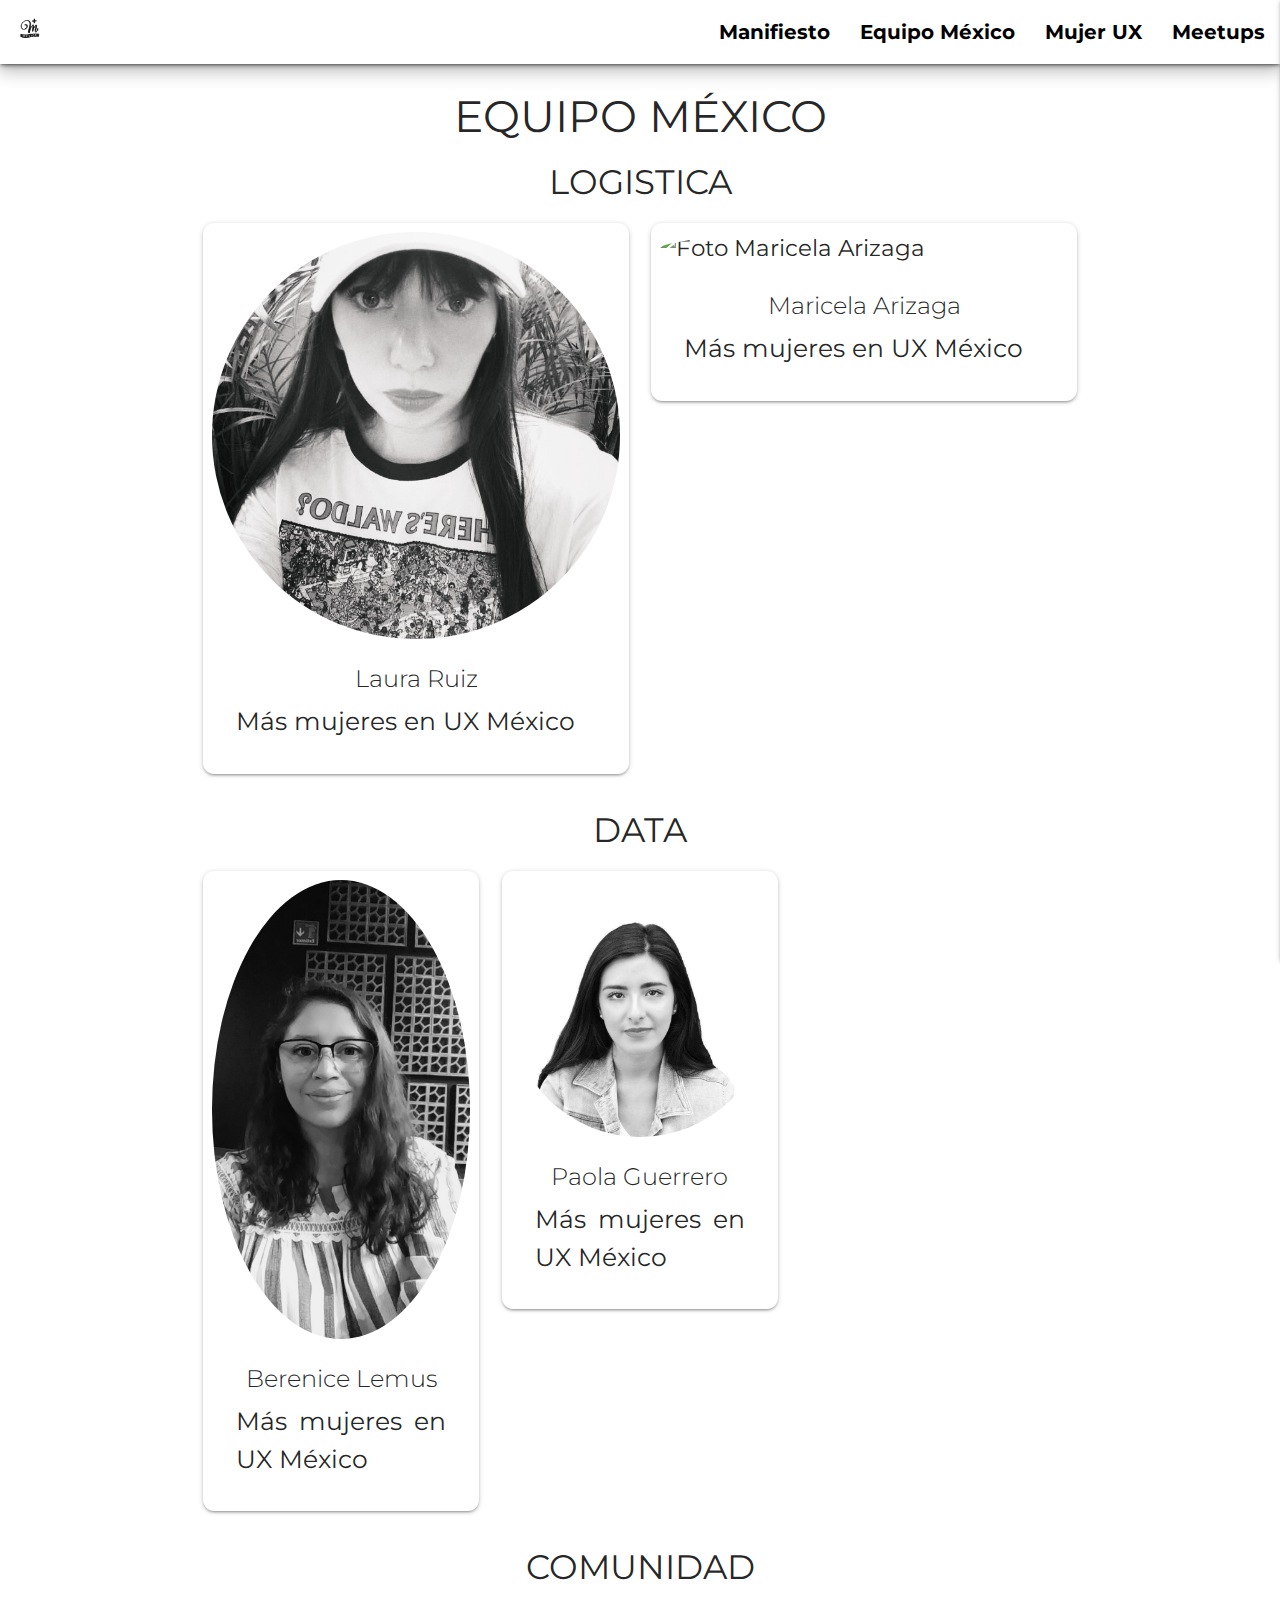
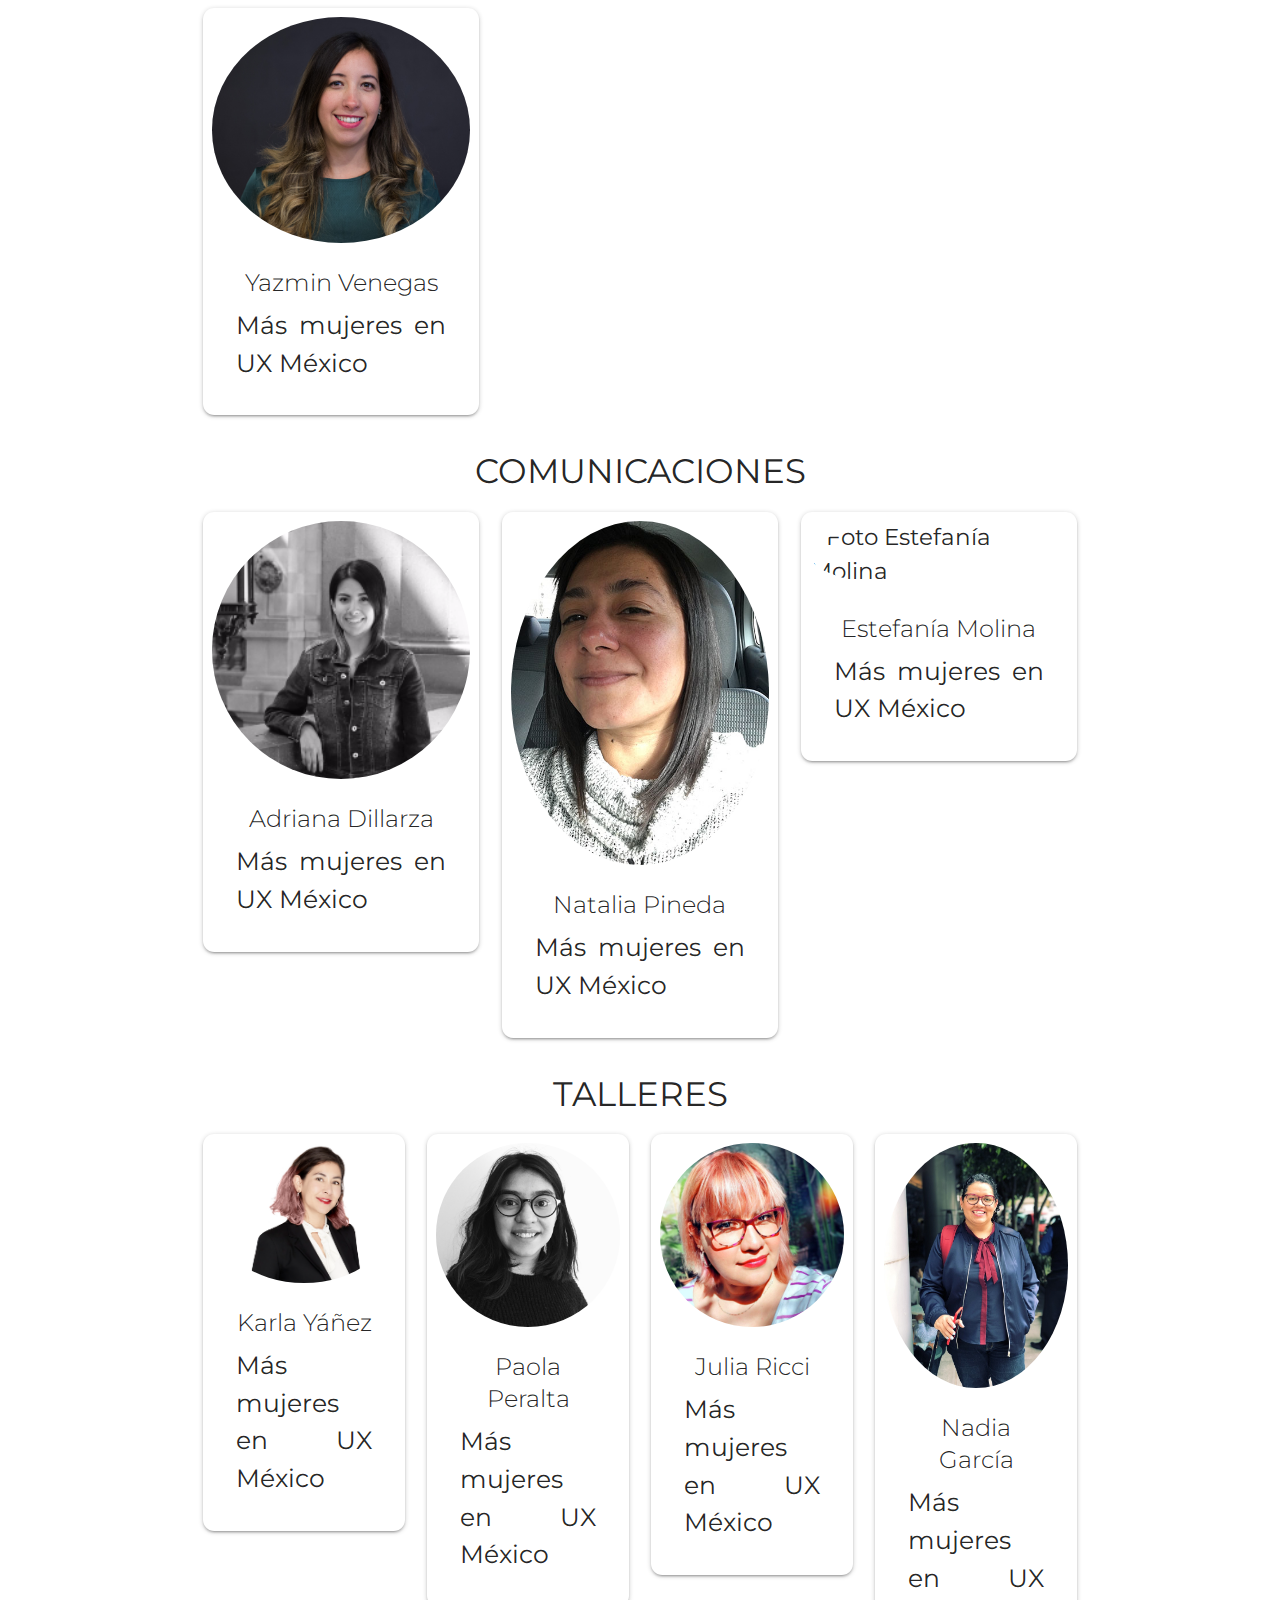
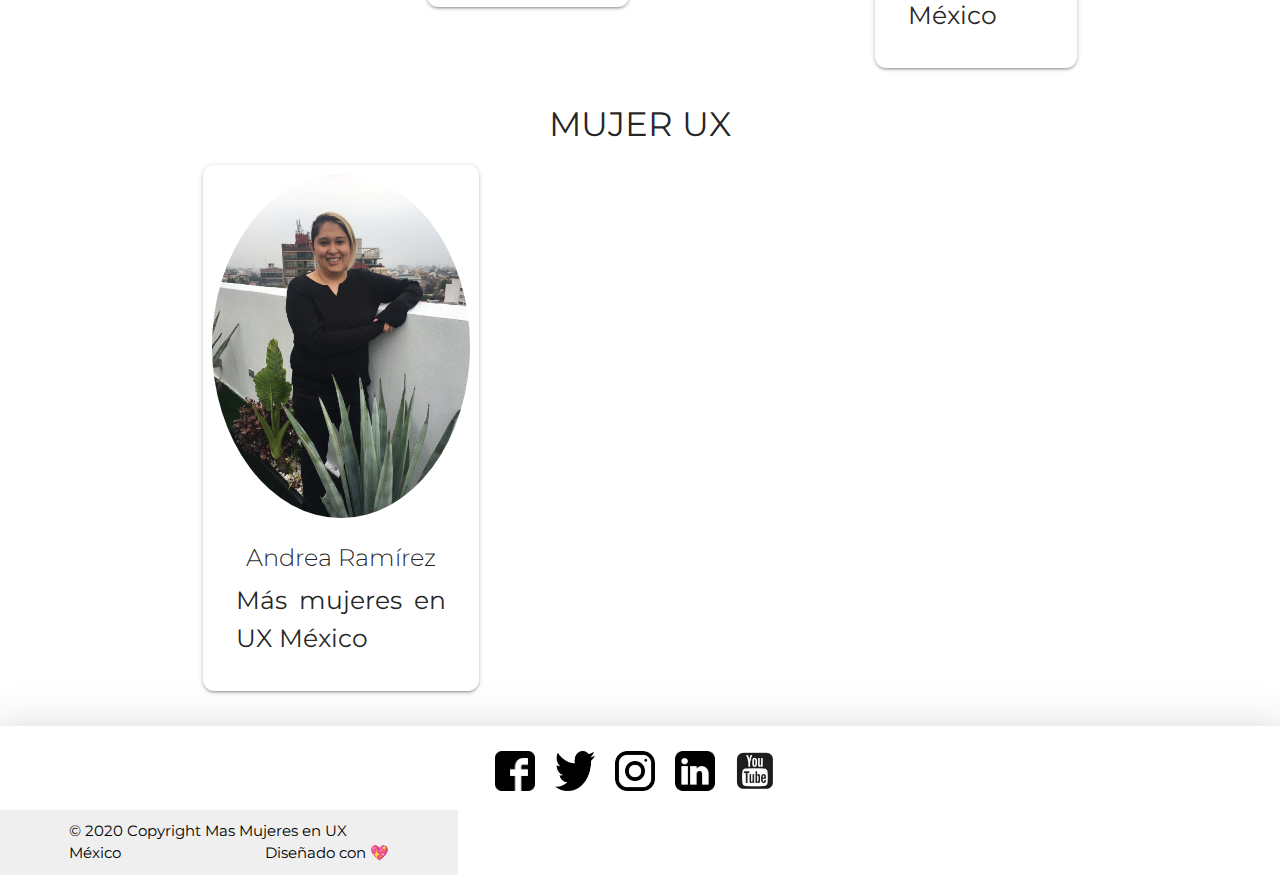
==== commit 2b237ffb: "Index y equipo casi listo2" ====
--- a/equipo.html
+++ b/equipo.html
@@ -61,10 +61,10 @@
         <h4 class="tittles center-align">LOGISTICA</h4>
 
         <div class="row">
-          <div class="col l4">
-            <div class="card">
-              <div class="card-image">
-                <img src="assets/img/Laura Ruíz_Logística.jpg" alt="Foto Laura Ruiz" />
+          <div class="col l6">
+            <div class="card">
+              <div class="card-image">
+                <img src="assets/img/lauraruiz.jpg" alt="Foto Laura Ruiz" />
               </div>
               <div class="center card-content">
                 <span class="card-title">Laura Ruiz</span>
@@ -73,11 +73,11 @@
             </div>
           </div>
 
-          <div class="col l4">
-            <div class="card">
-              <div class="card-image">
-                <img
-                  src="assets/img/Maricela Arizaga_Logística.jpg"
+          <div class="col l6">
+            <div class="card">
+              <div class="card-image">
+                <img
+                  src="assets/img/maricelararizaga.jpg"
                   alt="Foto Maricela Arizaga"
                   class="circle"
                 />
@@ -114,7 +114,7 @@
           <div class="col l4">
             <div class="card">
               <div class="card-image">
-                <img src="assets/img/Berenice Lemus_Data.png" alt="Foto Berenice Lemus" />
+                <img src="assets/img/berelemus.png" alt="Foto Berenice Lemus" />
               </div>
               <div class="center card-content">
                 <span class="card-title">Berenice Lemus</span>
@@ -127,7 +127,7 @@
             <div class="card">
               <div class="card-image">
                 <img
-                  src="assets/img/Paola Gerrero_Data.jpeg"
+                  src="assets/img/paoguerrero.jpeg"
                   alt="Foto Paola Guerrero"
                   class="circle"
                 />
@@ -164,7 +164,7 @@
           <div class="col l4">
             <div class="card">
               <div class="card-image">
-                <img src="assets/img/Yazmin Venegas.jpg" alt="Foto Yazmin Venegas" />
+                <img src="assets/img/yazvenegas.jpg" alt="Foto Yazmin Venegas" />
               </div>
               <div class="center card-content">
                 <span class="card-title">Yazmin Venegas</span>
@@ -227,7 +227,7 @@
             <div class="card">
               <div class="card-image">
                 <img
-                  src="assets/img/Natalia Juárez_Comunicaciones.JPG"
+                  src="assets/img/nataliajuarez.jpg"
                   alt="Foto Natalia Pineda"
                   class="circle"
                 />
@@ -261,10 +261,10 @@
         <h4 class="tittles center-align">TALLERES</h4>
 
         <div class="row">
-          <div class="col l4">
-            <div class="card">
-              <div class="card-image">
-                <img src="assets/img/Karla Yáñez.jpg" alt="Foto Karla Yáñez" />
+          <div class="col l3">
+            <div class="card">
+              <div class="card-image">
+                <img src="assets/img/karlayañez.jpg" alt="Foto Karla Yáñez" />
               </div>
               <div class="center card-content">
                 <span class="card-title">Karla Yáñez</span>
@@ -273,11 +273,11 @@
             </div>
           </div>
 
-          <div class="col l4">
-            <div class="card">
-              <div class="card-image">
-                <img
-                  src="assets/img/Paola Peralta_Talleres.JPG"
+          <div class="col l3">
+            <div class="card">
+              <div class="card-image">
+                <img
+                  src="assets/img/paoperalta.jpg"
                   alt="Foto Paola Peralta"
                   class="circle"
                 />
@@ -289,10 +289,10 @@
             </div>
           </div>
 
-            <div class="col l4">
+            <div class="col l3">
               <div class="card">
                 <div class="card-image">
-                  <img src="assets/img/julia (1).jpeg" alt="Foto Julia Ricci" class="circle" />
+                  <img src="assets/img/julia.jpeg" alt="Foto Julia Ricci" class="circle" />
                 </div>
                 <div class="center card-content">
                   <span class="card-title">Julia Ricci</span>
@@ -301,7 +301,7 @@
               </div>
             </div>
 
-          <div class="col l4">
+          <div class="col l3">
             <div class="card">
               <div class="card-image">
                 <img
@@ -326,7 +326,7 @@
           <div class="col l4">
             <div class="card">
               <div class="card-image">
-                <img src="assets/img/Andrea Stephanea.JPG" alt="Foto Andrea Ramírez" />
+                <img src="assets/img/andrearamz.jpg" alt="Foto Andrea Ramírez" />
               </div>
               <div class="center card-content">
                 <span class="card-title">Andrea Ramírez</span>
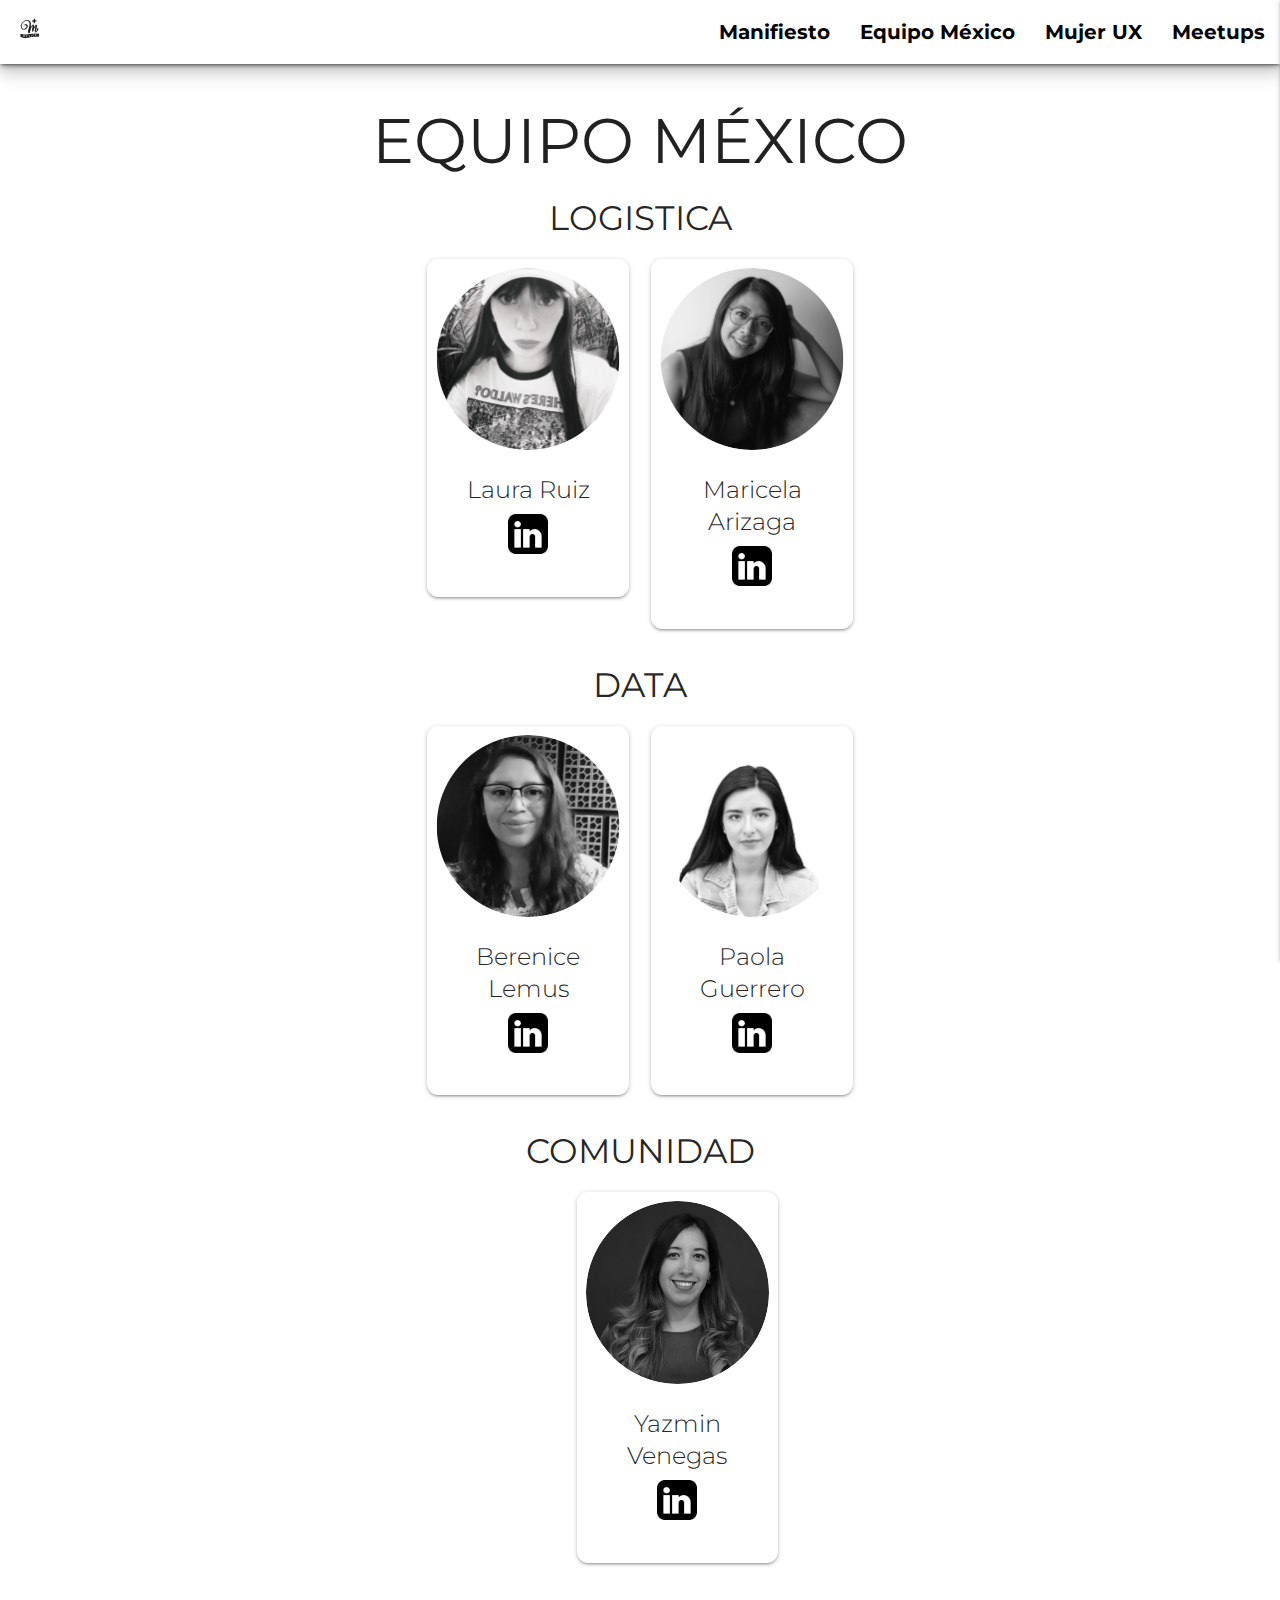
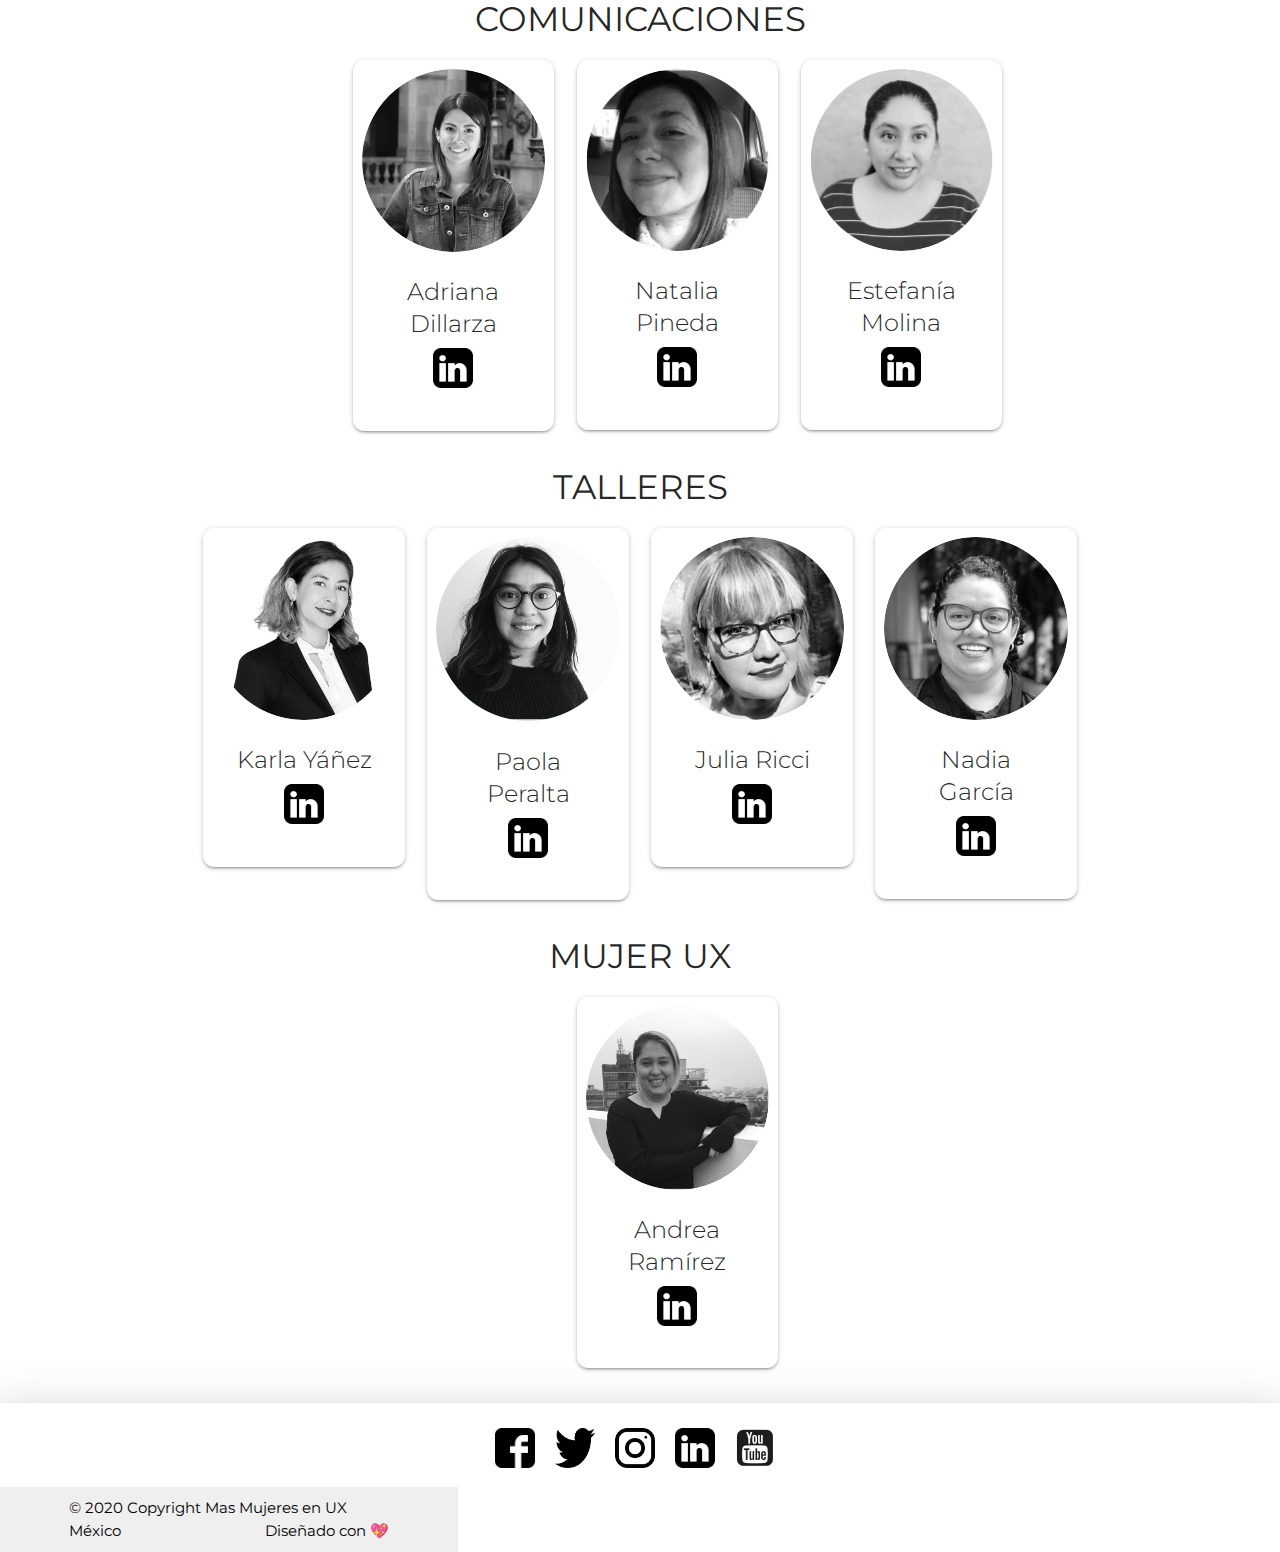
==== commit e78eab18: "sección equipo terminada" ====
--- a/equipo.html
+++ b/equipo.html
@@ -22,7 +22,6 @@
     />
     <link rel="stylesheet" href="css/main.css" />
   </head>
-
   <body>
     <header>
       <nav>
@@ -46,7 +45,6 @@
           </ul>
         </div>
       </nav>
-
       <ul class="sidenav" id="mobile-demo">
         <li><a class="black-text" href="manifiesto.html">Manifiesto</a></li>
         <li><a class="black-text" href="equipo.html">Equipo México</a></li>
@@ -55,319 +53,320 @@
       </ul>
     </header>
     <main>
-      <h3 class="tittles center-align">EQUIPO MÉXICO</h3>
+      <div class="center">
+        <h1>EQUIPO MÉXICO</h1>
 
-      <div class="container">
-        <h4 class="tittles center-align">LOGISTICA</h4>
+        <div class="container">
+          <!--<img class="responsive-img" src="assets/img/equipomx.jpeg" />-->
+          <h4 class="tittles center-align">LOGISTICA</h4>
+          <div class="row">
+            <div class="col l3 offset-l3">
+              <div class="card">
+                <div class="card-image">
+                  <img src="assets/img/lau.png" alt="Foto Laura Ruiz" />
+                </div>
+                <div class="center card-content">
+                  <span class="card-title">Laura Ruiz</span>
+                  <a
+                    title="logolinkedin"
+                    href="https://www.linkedin.com/in/laura-ruiz20/"
+                  >
+                    <img
+                      src="assets/icons/linkedin.png"
+                      width="40"
+                      height="40"
+                      alt="Logo linkedin"
+                  /></a>
+                </div>
+              </div>
+            </div>
+            <div class="col l3">
+              <div class="card">
+                <div class="card-image">
+                  <img
+                    src="assets/img/mari.png"
+                    alt="Foto Maricela Arizaga"
+                    class="circle"
+                  />
+                </div>
+                <div class="center card-content">
+                  <span class="card-title">Maricela Arizaga</span>
+                  <a
+                    title="logolinkedin"
+                    href="https://www.linkedin.com/in/maricela-arizaga-148aa0166/"
+                  >
+                    <img
+                      src="assets/icons/linkedin.png"
+                      width="40"
+                      height="40"
+                      alt="Logo linkedin"
+                  /></a>
+                </div>
+              </div>
+            </div>
+          </div>
+          <h4 class="tittles center-align">DATA</h4>
+          <div class="row">
+            <div class="col l3 offset-l3">
+              <div class="card">
+                <div class="card-image">
+                  <img src="assets/img/bere.png" alt="Foto Berenice Lemus" />
+                </div>
+                <div class="center card-content">
+                  <span class="card-title">Berenice Lemus</span>
+                  <a
+                    title="logolinkedin"
+                    href="https://www.linkedin.com/mwlite/in/berenice-lemus"
+                  >
+                    <img
+                      src="assets/icons/linkedin.png"
+                      width="40"
+                      height="40"
+                      alt="Logo linkedin"
+                  /></a>
+                </div>
+              </div>
+            </div>
+            <div class="col l3">
+              <div class="card">
+                <div class="card-image">
+                  <img
+                    src="assets/img/paobb.png"
+                    alt="Foto Paola Guerrero"
+                    class="circle"
+                  />
+                </div>
+                <div class="center card-content">
+                  <span class="card-title">Paola Guerrero</span>
+                  <a
+                    title="logolinkedin"
+                    href="https://www.linkedin.com/in/paolaguerreroe/"
+                  >
+                    <img
+                      src="assets/icons/linkedin.png"
+                      width="40"
+                      height="40"
+                      alt="Logo linkedin"
+                  /></a>
+                </div>
+              </div>
+            </div>
+          </div>
+        </div>
 
-        <div class="row">
-          <div class="col l6">
-            <div class="card">
-              <div class="card-image">
-                <img src="assets/img/lauraruiz.jpg" alt="Foto Laura Ruiz" />
-              </div>
-              <div class="center card-content">
-                <span class="card-title">Laura Ruiz</span>
-                <p class="flow-text">Más mujeres en UX México</p>
-              </div>
-            </div>
-          </div>
+        <div class="container">
+          <h4 class="tittles center-align">COMUNIDAD</h4>
+          <div class="row">
+            <div class="col l3 offset-l5">
+              <div class="card">
+                <div class="card-image">
+                  <img src="assets/img/yaz.png" alt="Foto Yazmin Venegas" />
+                </div>
+                <div class="center card-content">
+                  <span class="card-title">Yazmin Venegas</span>
+                  <a
+                    title="logolinkedin"
+                    href="https://www.linkedin.com/in/yazvenegas/"
+                  >
+                    <img
+                      src="assets/icons/linkedin.png"
+                      width="40"
+                      height="40"
+                      alt="Logo linkedin"
+                  /></a>
+                </div>
+              </div>
+            </div>
+          </div>
+        </div>
+        <div class="container">
+          <h4 class="tittles center-align">COMUNICACIONES</h4>
+          <div class="row">
+            <div class="col l3 offset-l2">
+              <div class="card">
+                <div class="card-image">
+                  <img src="assets/img/adri.png" alt="Foto Adriana Dillarza" />
+                </div>
+                <div class="center card-content">
+                  <span class="card-title">Adriana Dillarza</span>
+                  <a
+                    title="logolinkedin"
+                    href="https://www.linkedin.com/in/adrianadillarza/"
+                  >
+                    <img
+                      src="assets/icons/linkedin.png"
+                      width="40"
+                      height="40"
+                      alt="Logo linkedin"
+                  /></a>
+                </div>
+              </div>
+            </div>
+            <div class="col l3">
+              <div class="card">
+                <div class="card-image">
+                  <img
+                    src="assets/img/nat.png"
+                    alt="Foto Natalia Pineda"
+                    class="circle"
+                  />
+                </div>
+                <div class="center card-content">
+                  <span class="card-title">Natalia Pineda</span>
+                  <a title="logolinkedin" href="index.html">
+                    <img
+                      src="assets/icons/linkedin.png"
+                      width="40"
+                      height="40"
+                      alt="Logo linkedin"
+                  /></a>
+                </div>
+              </div>
+            </div>
+            <div class="col l3">
+              <div class="card">
+                <div class="card-image">
+                  <img
+                    src="assets/img/estef.png"
+                    alt="Foto Estefanía Molina"
+                    class="circle"
+                  />
+                </div>
+                <div class="center card-content">
+                  <span class="card-title">Estefanía Molina</span>
+                  <a
+                    title="logolinkedin"
+                    href="https://www.linkedin.com/in/estefaniamolinaa/"
+                  >
+                    <img
+                      src="assets/icons/linkedin.png"
+                      width="40"
+                      height="40"
+                      alt="Logo linkedin"
+                  /></a>
+                </div>
+              </div>
+            </div>
+          </div>
+        </div>
 
-          <div class="col l6">
-            <div class="card">
-              <div class="card-image">
-                <img
-                  src="assets/img/maricelararizaga.jpg"
-                  alt="Foto Maricela Arizaga"
-                  class="circle"
-                />
-              </div>
-              <div class="center card-content">
-                <span class="card-title">Maricela Arizaga</span>
-                <p class="flow-text">Más mujeres en UX México</p>
-              </div>
-            </div>
-          </div>
-
-          <!--<div class="col l4">
-            <div class="card">
-              <div class="card-image">
-                <img
-                  src="assets/img/hero3.png"
-                  alt="Foto Adriana Dillarza"
-                  class="circle"
-                />
-              </div>
-              <div class="center card-content">
-                <span class="card-title">alguien</span>
-                <p class="flow-text">Más mujeres en UX México</p>
-              </div>
-            </div>
-          </div>-->
+        <div class="container">
+          <h4 class="tittles center-align">TALLERES</h4>
+          <div class="row">
+            <div class="col l3">
+              <div class="card">
+                <div class="card-image">
+                  <img src="assets/img/kar.png" alt="Foto Karla Yáñez" />
+                </div>
+                <div class="center card-content">
+                  <span class="card-title">Karla Yáñez</span>
+                  <a
+                    title="logolinkedin"
+                    href="https://www.linkedin.com/in/karlaaleli/"
+                  >
+                    <img
+                      src="assets/icons/linkedin.png"
+                      width="40"
+                      height="40"
+                      alt="Logo linkedin"
+                  /></a>
+                </div>
+              </div>
+            </div>
+            <div class="col l3">
+              <div class="card">
+                <div class="card-image">
+                  <img
+                    src="assets/img/paoli.png"
+                    alt="Foto Paola Peralta"
+                    class="circle"
+                  />
+                </div>
+                <div class="center card-content">
+                  <span class="card-title">Paola Peralta</span>
+                  <a
+                    title="logolinkedin"
+                    href="https://www.linkedin.com/in/paola-peralta-46563742/"
+                  >
+                    <img
+                      src="assets/icons/linkedin.png"
+                      width="40"
+                      height="40"
+                      alt="Logo linkedin"
+                  /></a>
+                </div>
+              </div>
+            </div>
+            <div class="col l3">
+              <div class="card">
+                <div class="card-image">
+                  <img
+                    src="assets/img/jul.png"
+                    alt="Foto Julia Ricci"
+                    class="circle"
+                  />
+                </div>
+                <div class="center card-content">
+                  <span class="card-title">Julia Ricci</span>
+                  <a title="logolinkedin" href="index.html">
+                    <img
+                      src="assets/icons/linkedin.png"
+                      width="40"
+                      height="40"
+                      alt="Logo linkedin"
+                  /></a>
+                </div>
+              </div>
+            </div>
+            <div class="col l3">
+              <div class="card">
+                <div class="card-image">
+                  <img
+                    src="assets/img/ink.png"
+                    alt="Foto Nadia García"
+                    class="circle"
+                  />
+                </div>
+                <div class="center card-content">
+                  <span class="card-title">Nadia García</span>
+                  <a title="logolinkedin" href="index.html">
+                    <img
+                      src="assets/icons/linkedin.png"
+                      width="40"
+                      height="40"
+                      alt="Logo linkedin"
+                  /></a>
+                </div>
+              </div>
+            </div>
+          </div>
+        </div>
+        <div class="container">
+          <h4 class="tittles center-align">MUJER UX</h4>
+          <div class="row">
+            <div class="col l3 offset-l5">
+              <div class="card">
+                <div class="card-image">
+                  <img src="assets/img/and.png" alt="Foto Andrea Ramírez" />
+                </div>
+                <div class="card-content">
+                  <span class="card-title">Andrea Ramírez</span>
+                  <a
+                    title="logolinkedin"
+                    href="http://linkedin.com/in/andrea-raco"
+                  >
+                    <img
+                      src="assets/icons/linkedin.png"
+                      width="40"
+                      height="40"
+                      alt="Logo linkedin"
+                  /></a>
+                </div>
+              </div>
+            </div>
+          </div>
         </div>
       </div>
-
-      <div class="container">
-        <h4 class="tittles center-align">DATA</h4>
-
-        <div class="row">
-          <div class="col l4">
-            <div class="card">
-              <div class="card-image">
-                <img src="assets/img/berelemus.png" alt="Foto Berenice Lemus" />
-              </div>
-              <div class="center card-content">
-                <span class="card-title">Berenice Lemus</span>
-                <p class="flow-text">Más mujeres en UX México</p>
-              </div>
-            </div>
-          </div>
-
-          <div class="col l4">
-            <div class="card">
-              <div class="card-image">
-                <img
-                  src="assets/img/paoguerrero.jpeg"
-                  alt="Foto Paola Guerrero"
-                  class="circle"
-                />
-              </div>
-              <div class="center card-content">
-                <span class="card-title">Paola Guerrero</span>
-                <p class="flow-text">Más mujeres en UX México</p>
-              </div>
-            </div>
-          </div>
-
-          <!--<div class="col l4">
-            <div class="card">
-              <div class="card-image">
-                <img
-                  src="assets/img/hero3.png"
-                  alt="Foto Adriana Dillarza"
-                  class="circle"
-                />
-              </div>
-              <div class="center card-content">
-                <span class="card-title">Adriana Dillarza</span>
-                <p class="flow-text">Fundadora Más mujeres en UX México</p>
-              </div>
-            </div>
-          </div>-->
-        </div>
-      </div>
-
-      <div class="container">
-        <h4 class="tittles center-align">COMUNIDAD</h4>
-
-        <div class="row">
-          <div class="col l4">
-            <div class="card">
-              <div class="card-image">
-                <img src="assets/img/yazvenegas.jpg" alt="Foto Yazmin Venegas" />
-              </div>
-              <div class="center card-content">
-                <span class="card-title">Yazmin Venegas</span>
-                <p class="flow-text">Más mujeres en UX México</p>
-              </div>
-            </div>
-          </div>
-
-          <!--<div class="col l4">
-            <div class="card">
-              <div class="card-image">
-                <img
-                  src="assets/img/hero2.jpg"
-                  alt="Foto Karina Mosqueda"
-                  class="circle"
-                />
-              </div>
-              <div class="center card-content">
-                <span class="card-title">alguien</span>
-                <p class="flow-text">Más mujeres en UX México</p>
-              </div>
-            </div>
-          </div>
-
-          <div class="col l4">
-            <div class="card">
-              <div class="card-image">
-                <img
-                  src="assets/img/hero3.png"
-                  alt="Foto Adriana Dillarza"
-                  class="circle"
-                />
-              </div>
-              <div class="center card-content">
-                <span class="card-title">alguien</span>
-                <p class="flow-text">Más mujeres en UX México</p>
-              </div>
-            </div>
-          </div>-->
-        </div>
-      </div>
-
-      <div class="container">
-        <h4 class="tittles center-align">COMUNICACIONES</h4>
-
-        <div class="row">
-          <div class="col l4">
-            <div class="card">
-              <div class="card-image">
-                <img src="assets/img/hero3.png" alt="Foto Adriana Dillarza" />
-              </div>
-              <div class="center card-content">
-                <span class="card-title">Adriana Dillarza</span>
-                <p class="flow-text">Más mujeres en UX México</p>
-              </div>
-            </div>
-          </div>
-
-          <div class="col l4">
-            <div class="card">
-              <div class="card-image">
-                <img
-                  src="assets/img/nataliajuarez.jpg"
-                  alt="Foto Natalia Pineda"
-                  class="circle"
-                />
-              </div>
-              <div class="center card-content">
-                <span class="card-title">Natalia Pineda</span>
-                <p class="flow-text">Más mujeres en UX México</p>
-              </div>
-            </div>
-          </div>
-
-          <div class="col l4">
-            <div class="card">
-              <div class="card-image">
-                <img
-                  src="assets/img/"
-                  alt="Foto Estefanía Molina"
-                  class="circle"
-                />
-              </div>
-              <div class="center card-content">
-                <span class="card-title">Estefanía Molina</span>
-                <p class="flow-text">Más mujeres en UX México</p>
-              </div>
-            </div>
-          </div>
-        </div>
-      </div>
-
-      <div class="container">
-        <h4 class="tittles center-align">TALLERES</h4>
-
-        <div class="row">
-          <div class="col l3">
-            <div class="card">
-              <div class="card-image">
-                <img src="assets/img/karlayañez.jpg" alt="Foto Karla Yáñez" />
-              </div>
-              <div class="center card-content">
-                <span class="card-title">Karla Yáñez</span>
-                <p class="flow-text">Más mujeres en UX México</p>
-              </div>
-            </div>
-          </div>
-
-          <div class="col l3">
-            <div class="card">
-              <div class="card-image">
-                <img
-                  src="assets/img/paoperalta.jpg"
-                  alt="Foto Paola Peralta"
-                  class="circle"
-                />
-              </div>
-              <div class="center card-content">
-                <span class="card-title">Paola Peralta</span>
-                <p class="flow-text">Más mujeres en UX México</p>
-              </div>
-            </div>
-          </div>
-
-            <div class="col l3">
-              <div class="card">
-                <div class="card-image">
-                  <img src="assets/img/julia.jpeg" alt="Foto Julia Ricci" class="circle" />
-                </div>
-                <div class="center card-content">
-                  <span class="card-title">Julia Ricci</span>
-                  <p class="flow-text">Más mujeres en UX México</p>
-                </div>
-              </div>
-            </div>
-
-          <div class="col l3">
-            <div class="card">
-              <div class="card-image">
-                <img
-                  src="assets/img/nadia.jpeg"
-                  alt="Foto Nadia García"
-                  class="circle"
-                />
-              </div>
-              <div class="center card-content">
-                <span class="card-title">Nadia García</span>
-                <p class="flow-text">Más mujeres en UX México</p>
-              </div>
-            </div>
-          </div>
-        </div>
-      </div>
-
-      <div class="container">
-        <h4 class="tittles center-align">MUJER UX</h4>
-
-        <div class="row">
-          <div class="col l4">
-            <div class="card">
-              <div class="card-image">
-                <img src="assets/img/andrearamz.jpg" alt="Foto Andrea Ramírez" />
-              </div>
-              <div class="center card-content">
-                <span class="card-title">Andrea Ramírez</span>
-                <p class="flow-text">Más mujeres en UX México</p>
-              </div>
-            </div>
-          </div>
-
-          <!--<div class="col l4">
-            <div class="card">
-              <div class="card-image">
-                <img
-                  src="assets/img/hero2.jpg"
-                  alt="Foto Karina Mosqueda"
-                  class="circle"
-                />
-              </div>
-              <div class="center card-content">
-                <span class="card-title">Karina Mosqueda</span>
-                <p class="flow-text">Fundadora Más mujeres en UX México</p>
-              </div>
-            </div>
-          </div>
-
-          <div class="col l4">
-            <div class="card">
-              <div class="card-image">
-                <img
-                  src="assets/img/hero3.png"
-                  alt="Foto Adriana Dillarza"
-                  class="circle"
-                />
-              </div>
-              <div class="center card-content">
-                <span class="card-title">Adriana Dillarza</span>
-                <p class="flow-text">Fundadora Más mujeres en UX México</p>
-              </div>
-            </div>
-          </div>
-        </div>
-      </div>-->
     </main>
     <footer class="page-footer white z-depth-5">
       <div class="container">
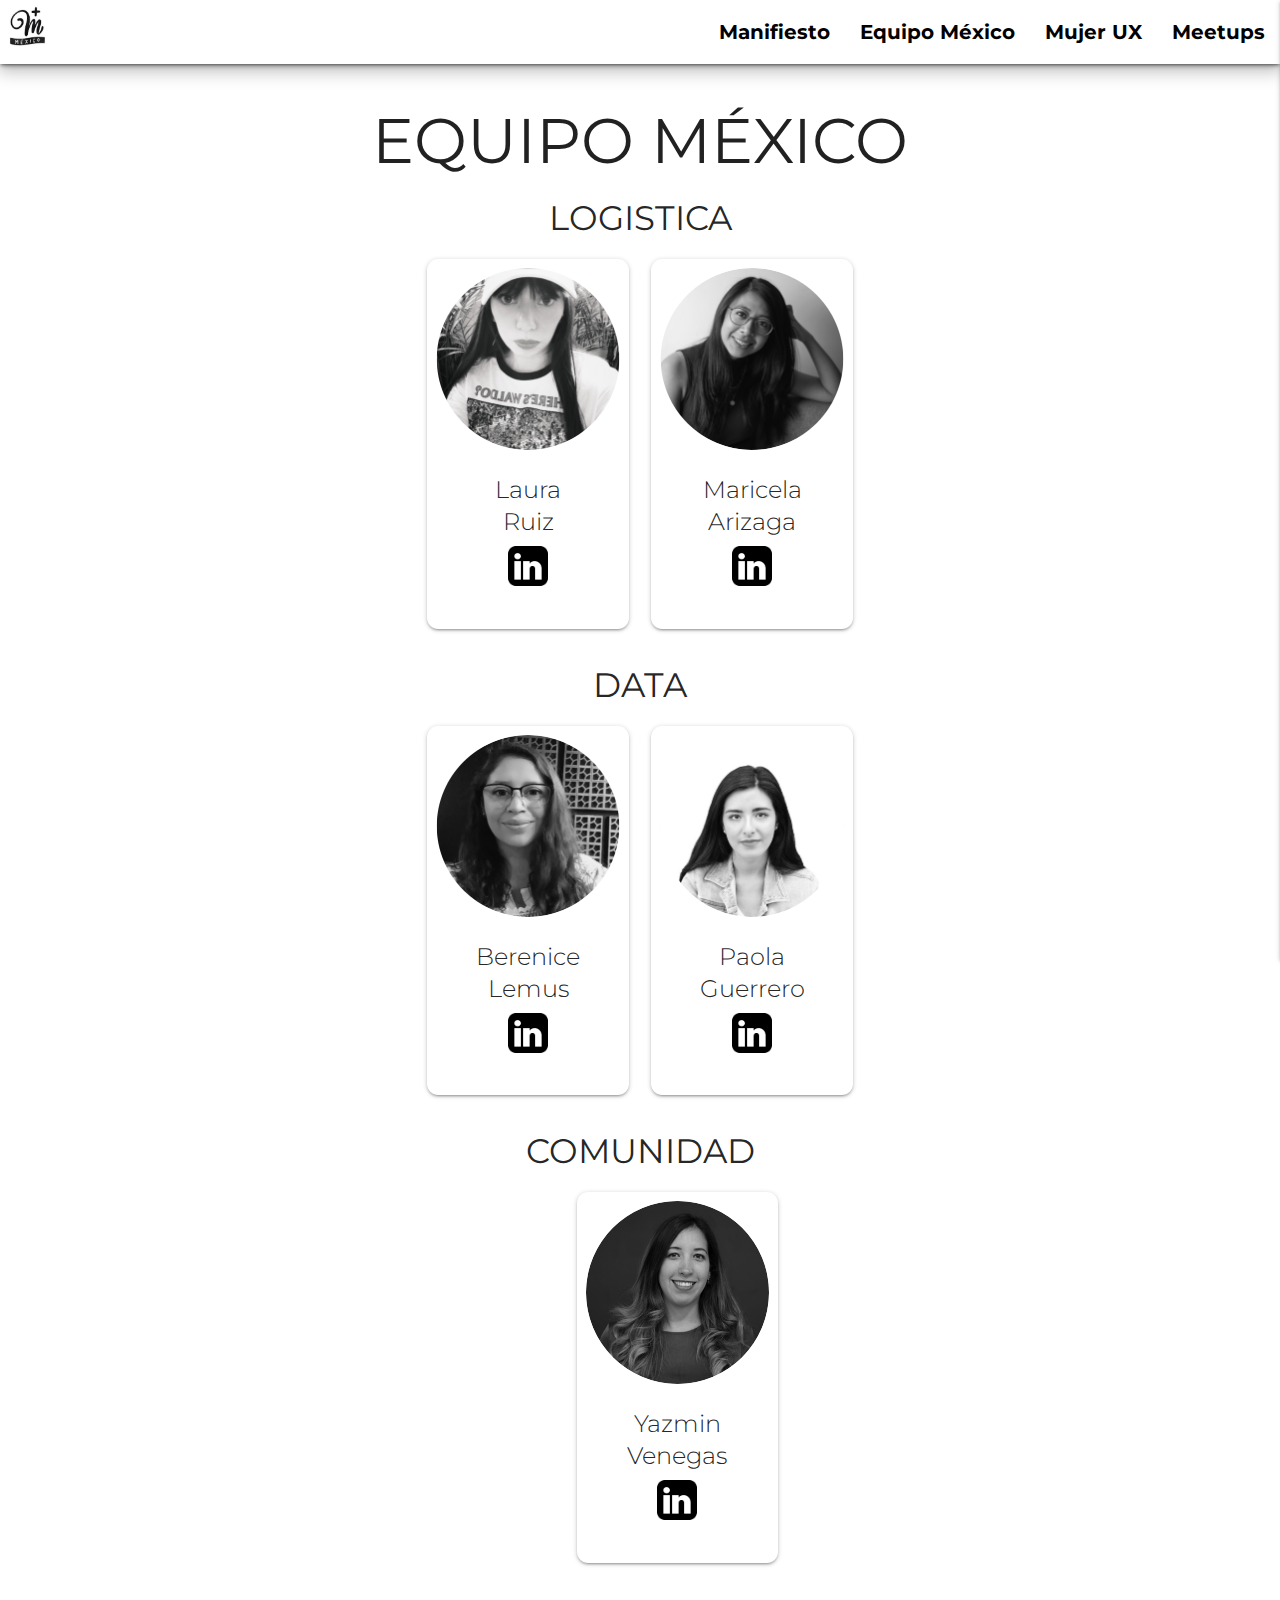
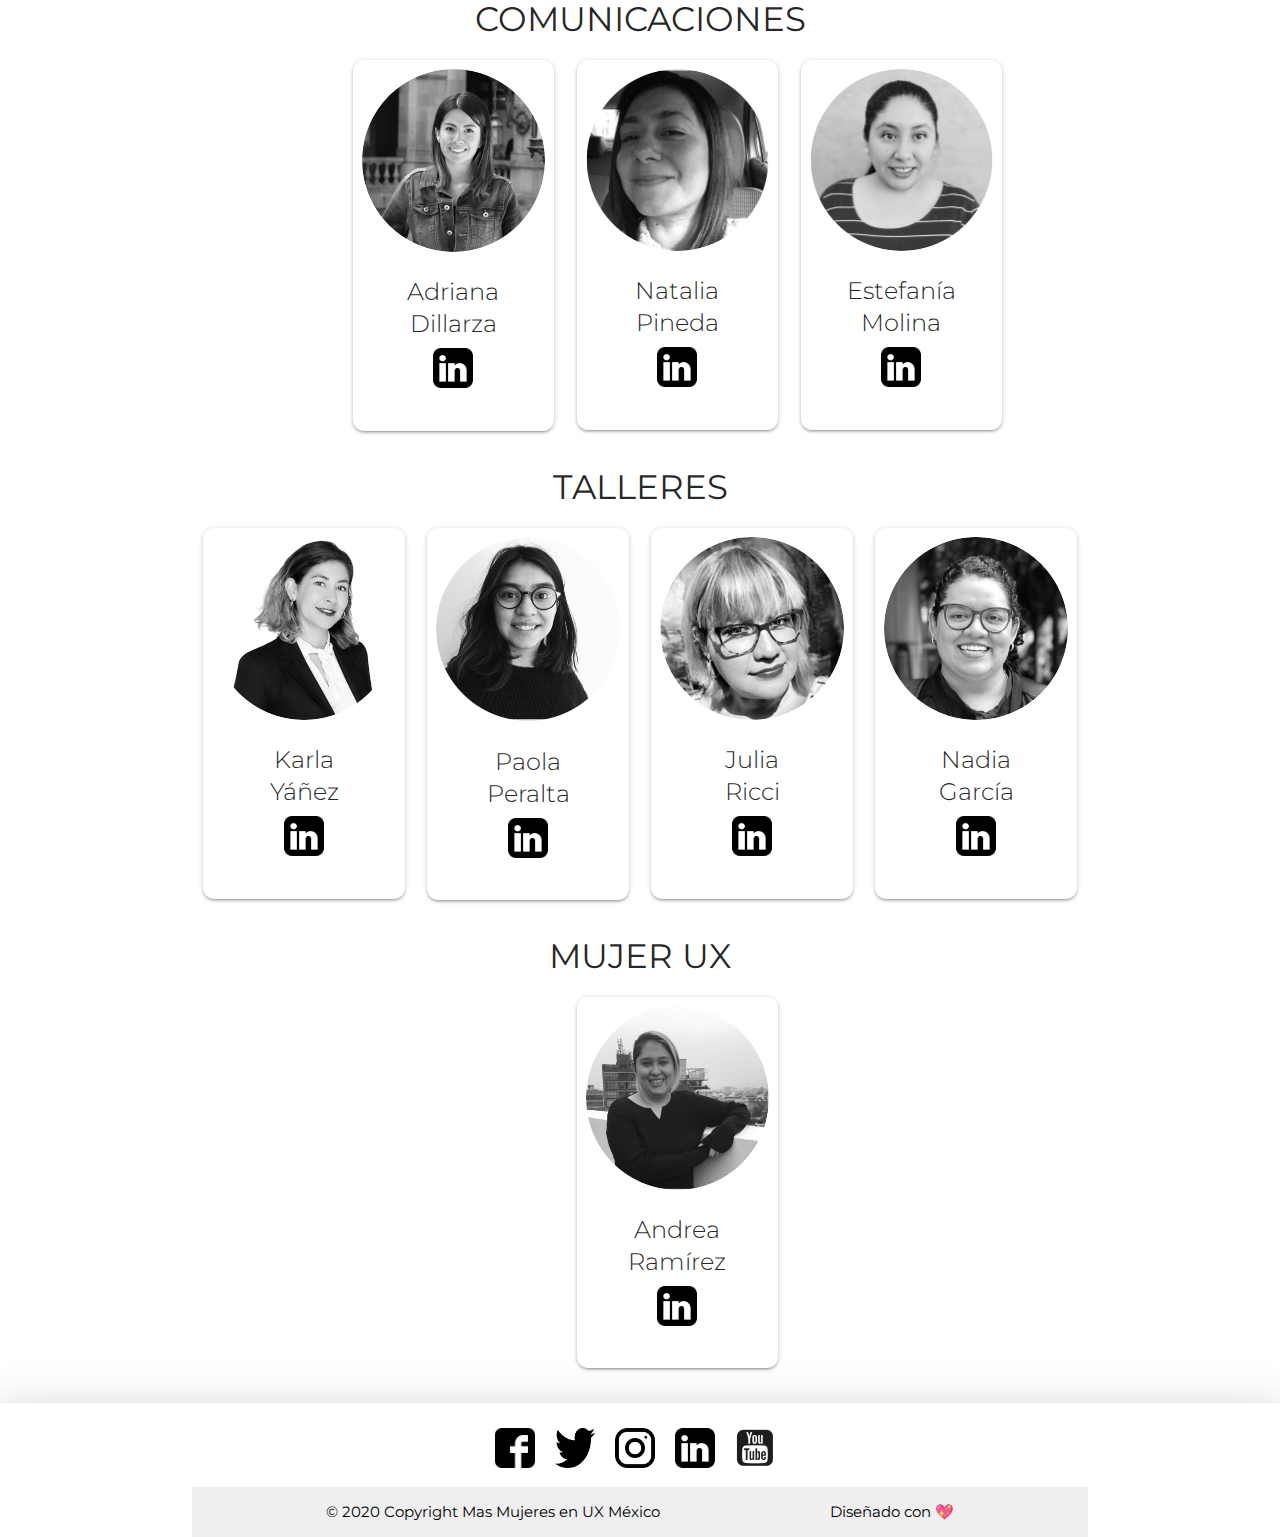
==== commit 60a33815: "pagina lista" ====
--- a/equipo.html
+++ b/equipo.html
@@ -28,9 +28,9 @@
         <div class="nav-wrapper white z-depth-3">
           <a title="LogoMasmujeres" href="index.html">
             <img
-              src="assets/img/+mx1.png"
-              width="60"
-              height="60"
+              src="assets/icons/logonew2.jpeg"
+              width="55"
+              height="55"
               alt="Logo Masmujeres"
           /></a>
 
@@ -66,7 +66,10 @@
                   <img src="assets/img/lau.png" alt="Foto Laura Ruiz" />
                 </div>
                 <div class="center card-content">
-                  <span class="card-title">Laura Ruiz</span>
+                  <span class="card-title"
+                    >Laura <br />
+                    Ruiz</span
+                  >
                   <a
                     title="logolinkedin"
                     href="https://www.linkedin.com/in/laura-ruiz20/"
@@ -213,7 +216,10 @@
                 </div>
                 <div class="center card-content">
                   <span class="card-title">Natalia Pineda</span>
-                  <a title="logolinkedin" href="index.html">
+                  <a
+                    title="logolinkedin"
+                    href="https://mx.linkedin.com/in/nattpg"
+                  >
                     <img
                       src="assets/icons/linkedin.png"
                       width="40"
@@ -259,7 +265,10 @@
                   <img src="assets/img/kar.png" alt="Foto Karla Yáñez" />
                 </div>
                 <div class="center card-content">
-                  <span class="card-title">Karla Yáñez</span>
+                  <span class="card-title"
+                    >Karla <br />
+                    Yáñez</span
+                  >
                   <a
                     title="logolinkedin"
                     href="https://www.linkedin.com/in/karlaaleli/"
@@ -307,8 +316,14 @@
                   />
                 </div>
                 <div class="center card-content">
-                  <span class="card-title">Julia Ricci</span>
-                  <a title="logolinkedin" href="index.html">
+                  <span class="card-title"
+                    >Julia <br />
+                    Ricci</span
+                  >
+                  <a
+                    title="logolinkedin"
+                    href=" https://www.linkedin.com/in/jules-r-ricci-02b679b7"
+                  >
                     <img
                       src="assets/icons/linkedin.png"
                       width="40"
@@ -329,7 +344,10 @@
                 </div>
                 <div class="center card-content">
                   <span class="card-title">Nadia García</span>
-                  <a title="logolinkedin" href="index.html">
+                  <a
+                    title="logolinkedin"
+                    href="https://mx.linkedin.com/in/nadia-garc%C3%ADa-heredia-211b81bb"
+                  >
                     <img
                       src="assets/icons/linkedin.png"
                       width="40"
@@ -406,15 +424,15 @@
             </ul>
           </div>
         </nav>
-      </div>
-      <div class="footer-copyright black-text">
-        <div class="container">
-          © 2020 Copyright Mas Mujeres en UX México
-          <!--<br />Diseñado con 💖 por
-                          <a href="https://taniasosa.com">Tania Sosa</a>-->
-          <a class="black-text right" href="https://taniasosa.com"
-            >Diseñado con 💖</a
-          >
+        <div class="footer-copyright black-text">
+          <div class="container">
+            © 2020 Copyright Mas Mujeres en UX México
+            <!--<br />Diseñado con 💖 por
+                                      <a href="https://taniasosa.com">Tania Sosa</a>-->
+            <a class="black-text right" href="https://taniasosa.com"
+              >Diseñado con 💖</a
+            >
+          </div>
         </div>
       </div>
     </footer>
